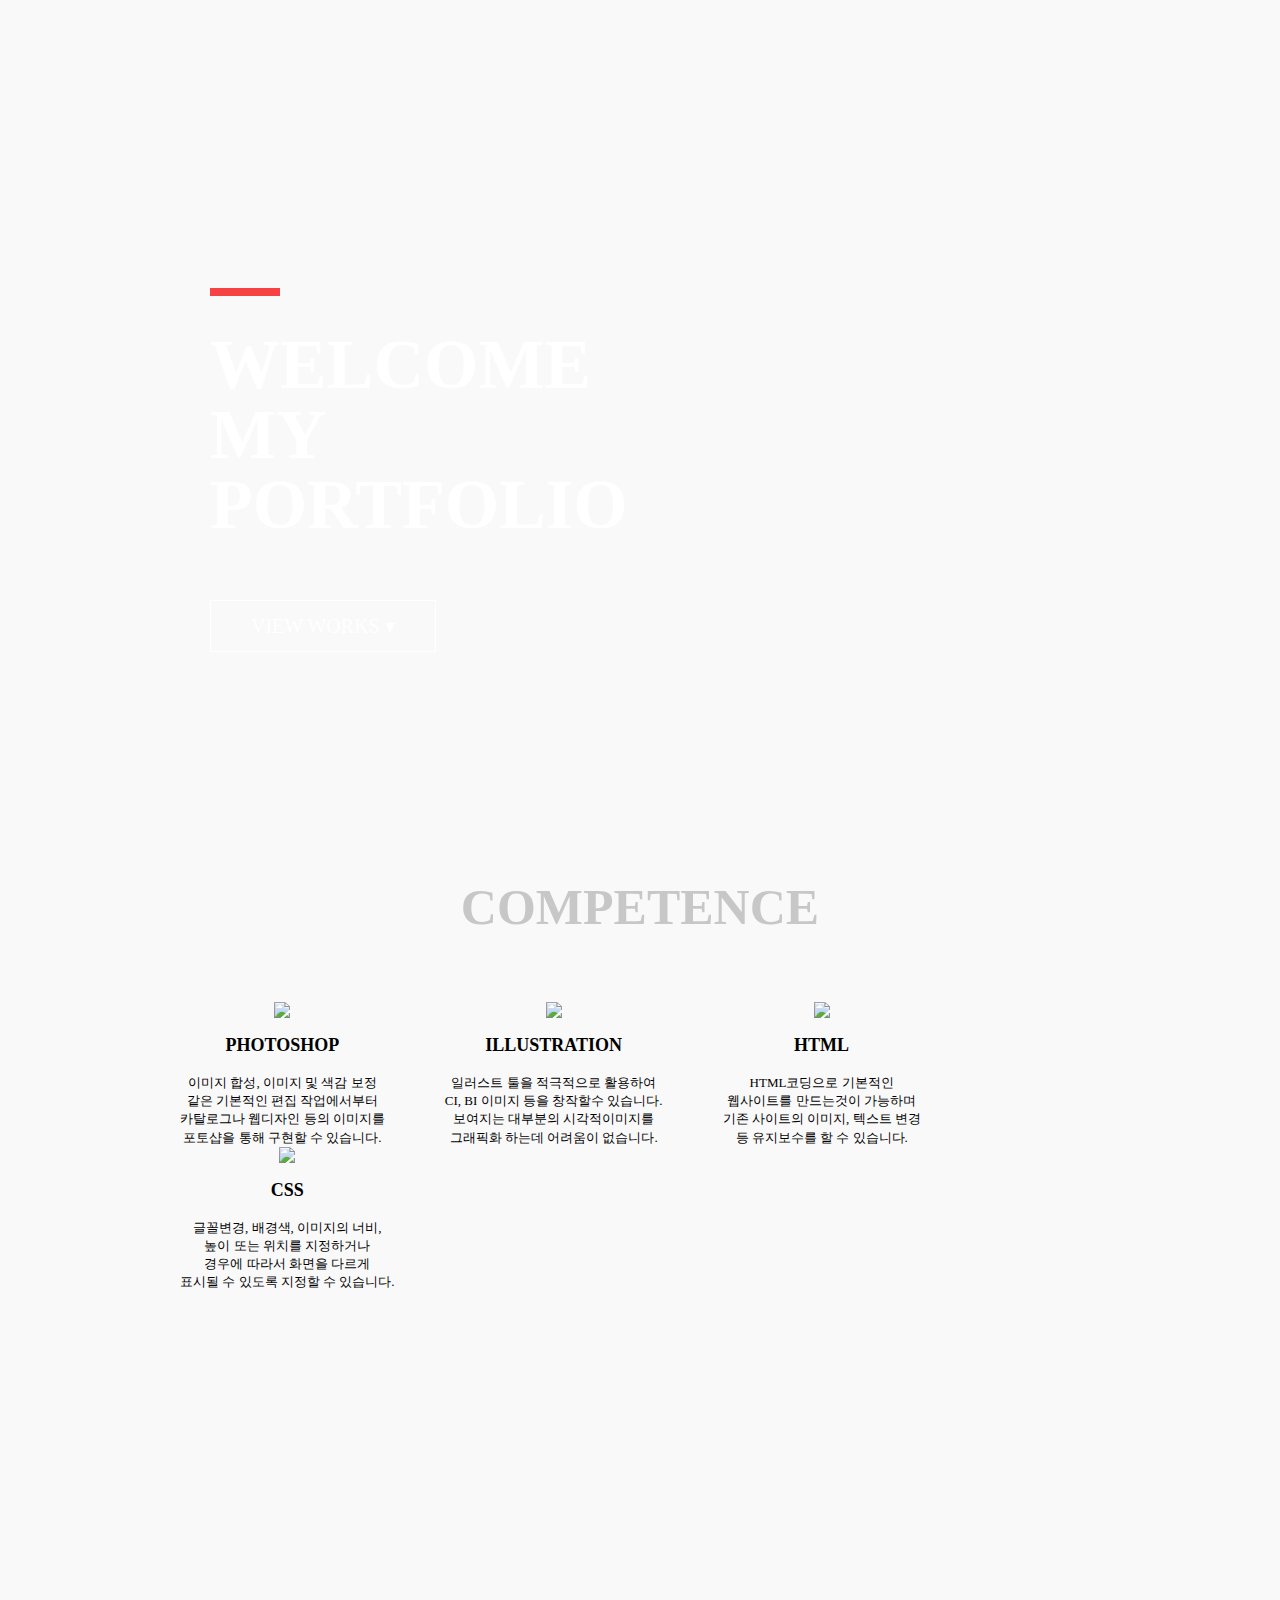
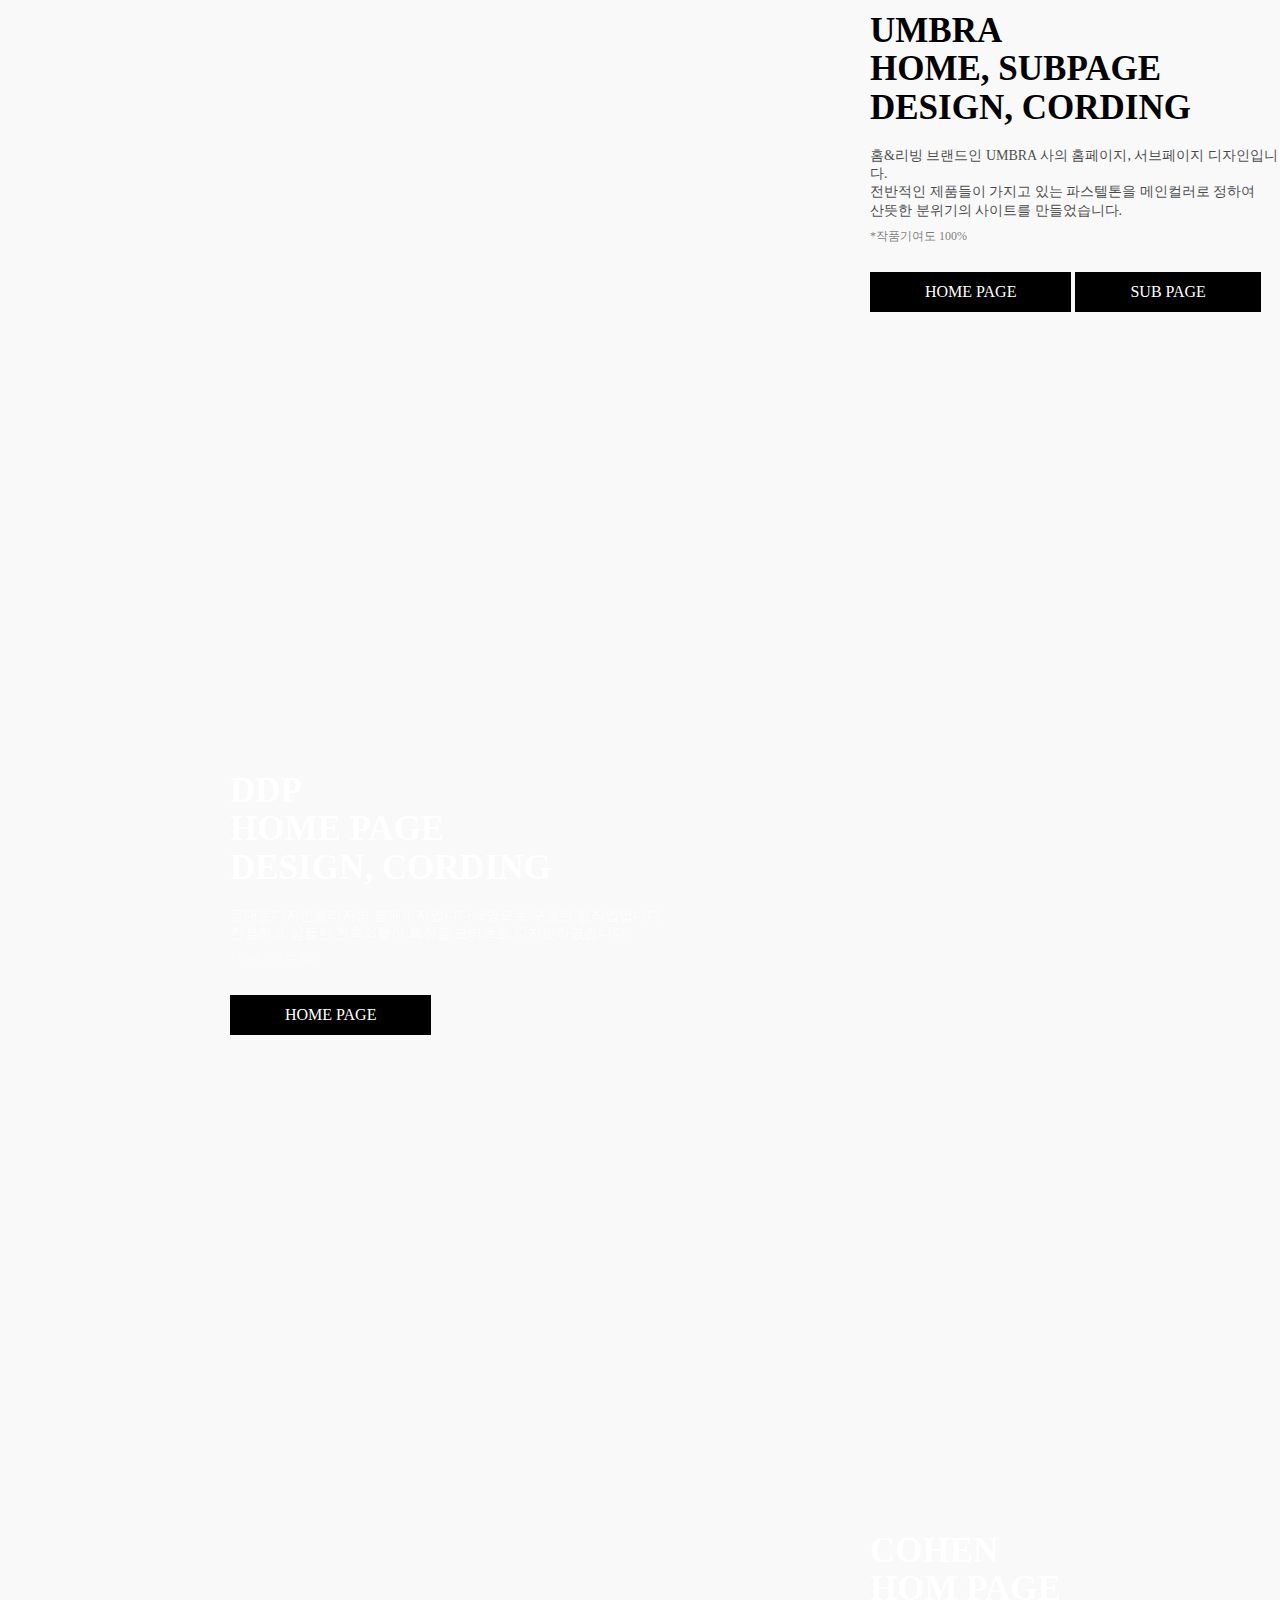
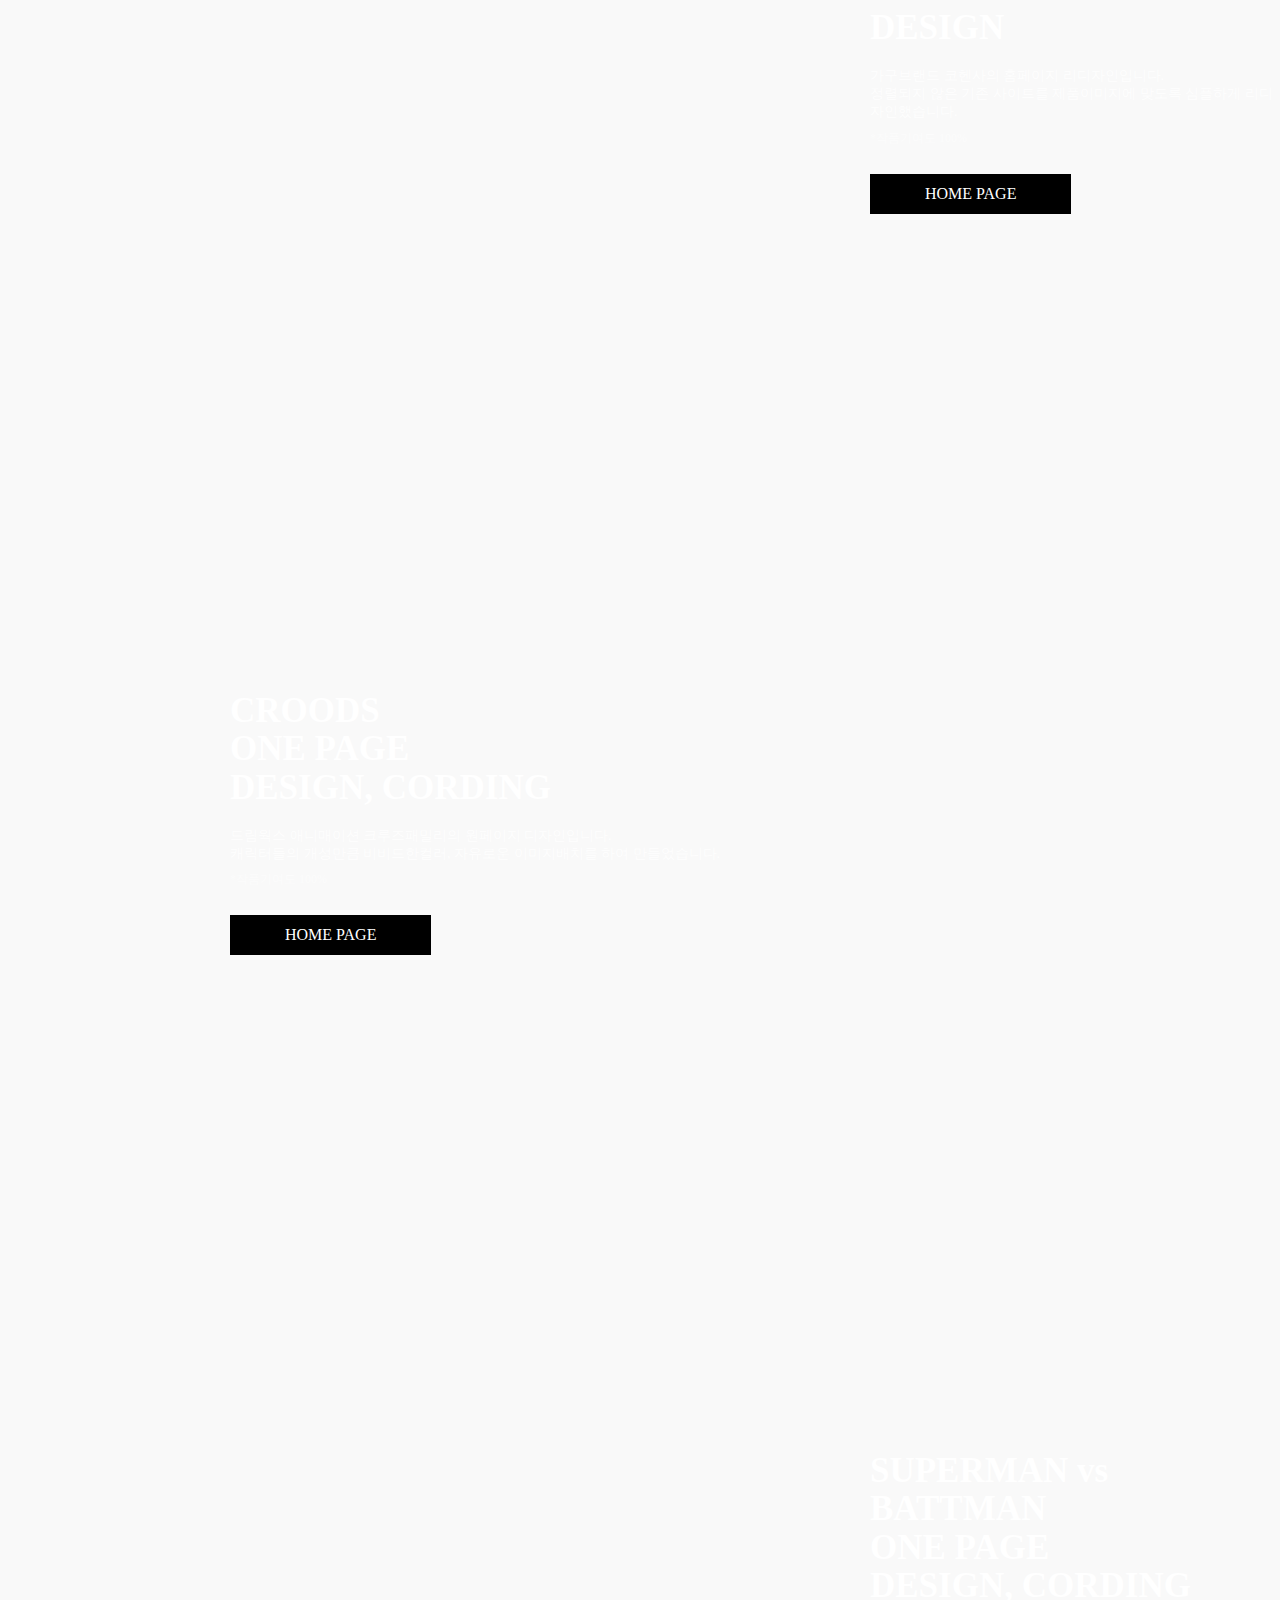
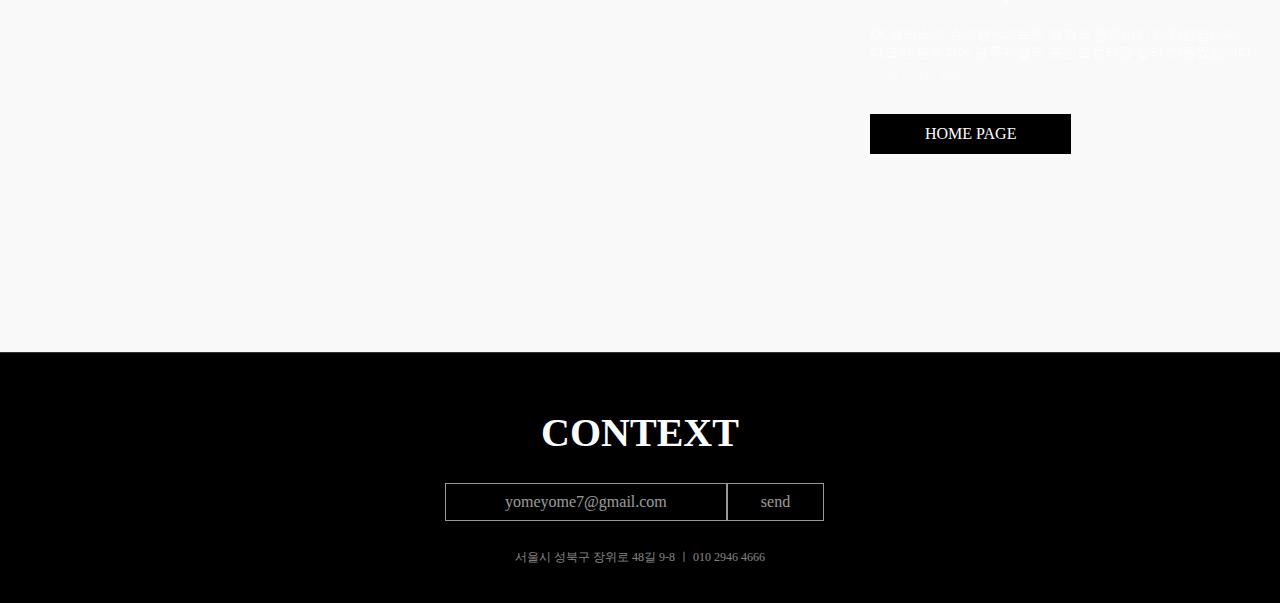
==== index.html @ 1ac992f8 "Add files via upload" ====
<!DOCTYPE html>
<html>
    <head>
        <meta charset="utf-8">
        <link rel="stylesheet" href="portfolio.css">
  
    </head>
	
	
	
	
    <body>
    <header>  </header>
		
		
		<section class="main">
			<div class="main_box">
				<h1><span>W</span>ELCOME<br>MY<br>PORTFOLIO</h1>
				<a href="#" class="main_more">VIEW WORKS ▾</a>
			</div>
		</section>
		
		
		
		<section class="competence clearfixafter">
			<h2>COMPETENCE</h2>
			<div class="icon_box">
				<img src="images/icon1.png">
				<p class="icon_title">PHOTOSHOP</p>
				<p class=icon_txt>이미지 합성, 이미지 및 색감 보정<br>
					같은 기본적인 편집 작업에서부터 <br>카탈로그나 웹디자인 등의 이미지를 <br>
					포토샵을 통해 구현할 수 있습니다.</p>
			</div>
			
			<div class="icon_box">
				<img src="images/icon2.png">
				<p class="icon_title">ILLUSTRATION</p>
				<p class=icon_txt>일러스트 툴을 적극적으로 활용하여<br>
					 CI, BI 이미지 등을 창작할수 있습니다.<br>
					 보여지는 대부분의 시각적이미지를<br>
					 그래픽화 하는데 어려움이 없습니다.
				</p>
			</div>
			
			<div class="icon_box">
				<img src="images/icon3.png">
				<p class="icon_title">HTML</p>
				<p class=icon_txt>HTML코딩으로 기본적인<br>
					웹사이트를 만드는것이 가능하며 <br> 기존 사이트의 이미지, 텍스트 변경<br>
					등 유지보수를 할 수 있습니다.</p>
			</div>
			
			<div class="icon_box">
				<img src="images/icon4.png">
				<p class="icon_title">CSS</p>
				<p class=icon_txt> 글꼴변경, 배경색, 이미지의 너비,<br>
					높이 또는 위치를 지정하거나<br> 경우에 따라서 화면을 다르게
					<br>표시될 수 있도록 지정할 수 있습니다.
			</div>
		</section>
        
		
		<section class="content01">
			<div class="con_text_box1">
				<p class="con_title1">
					UMBRA<br> HOME, SUBPAGE<br>DESIGN, CORDING</p>
				<p class="con_txt1">
					홈&리빙 브랜드인 UMBRA 사의 홈페이지, 서브페이지 디자인입니다.<br>
					전반적인 제품들이 가지고 있는 파스텔톤을 메인컬러로 정하여<br>
					산뜻한 분위기의 사이트를 만들었습니다.</p>
				<p class="work1">*작품기여도 100%</p>
				<a href="umbra/main/index1.html" class="more">HOME PAGE</a>
				<a href="umbra/sub/sub.html" class="more">SUB PAGE</a>
			</div>
		</section>
		
		<section class="content02">
			<div class="con_text_box2">
				<p class="con_title">
					DDP<br> HOME PAGE<br>DESIGN, CORDING</p>
				<p class="con_txt">
					동대문디자인플라자의 홈페이지입니다. 2명으로 구성된 팀작업입니다.<br>
					간결하고 심플한 건축외형이 특징을 모티브로 디자인하였습니다.</p>
				<p class="work">*작품기여도 80%</p>	
				
				
				<a href="ddp/ddp.html" class="more">HOME PAGE</a>
			</div>
		</section>
		
		<section class="content03">
			<div class="con_text_box1">
				<p class="con_title">
					COHEN<br> HOM PAGE<br>DESIGN</p>
				<p class="con_txt">
					가구브랜드 코헨사의 홈페이지 리디자인입니다.<br>
					정렬되지 않은 기존 사이트를 제품이미지에 맞도록 심플하게 리디자인했습니다.</p>
				<p class="work">*작품기여도 100%</p>
				<a href="cohen/cohen.html" class="more">HOME PAGE</a>
			</div>
		</section>
		
		<section class="content04">
			<div class="con_text_box2">
				<p class="con_title">
					CROODS<br>ONE PAGE<br>DESIGN, CORDING</p>
				<p class="con_txt">
					드림웍스 애니매이션 크루즈패밀리의 원페이지 디자인입니다.<br>
					캐릭터들의 개성만큼 비비드한컬러, 자유로운 이미지배치를 하여 만들었습니다.</p>
				<p class="work">*작품기여도 100%</p>
				<a href="croods/croods.html" class="more">HOME PAGE</a>
			</div>
		</section>
		
		<section class="content05">
			<div class="con_text_box1">
				<p class="con_title">
					SUPERMAN vs BATTMAN<br>ONE PAGE<br>DESIGN, CORDING</p>
				<p class="con_txt">
					DC코믹스의 슈퍼맨vs배트맨 영화의 원페이지 디자인입니다.<br>
					다크한 분위기에 블루계열의 포인트컬러를 살려 만들었습니다.</p>
				<p class="work">*작품기여도 100%</p>
				<a href="Superman/superman.html" class="more">HOME PAGE</a>
			</div>
		</section>
	
		
		
		<footer>
			<div class="footer_box">
				<h3>CONTEXT</h3>
				<div class="email clearfixafter">
					<p class="e1">yomeyome7@gmail.com</p>
					<a href="http://www.yomeyome7@gmail.com" class="e2">send</a>
				</div>
				<p class="my">서울시 성북구 장위로 48길 9-8  ㅣ  010 2946 4666</p>
			</div>
		</footer>
    </body>    
        
</html>
---- portfolio.css ----
/* CSS RESET */

html, body, div, span, object, iframe,
h1, h2, h3, h4, h5, h6, p, blockquote, pre,
abbr, address, cite, code,
del, dfn, em, img, ins, kbd, q, samp,
small, strong, sub, sup, var,
b, i,
dl, dt, dd, ol, ul, li,
fieldset, form, label, legend,
table, caption, tbody, tfoot, thead, tr, th, td,
article, aside, canvas, details, figcaption, figure, 
footer, header, hgroup, menu, nav, section, summary,
time, mark, audio, video { margin:0; padding:0; border:0; outline:0; font-size:100%; vertical-align:baseline; background:transparent;}
body {line-height:1;}
article,aside,details,figcaption,figure,
footer,header,hgroup,menu,nav,section {display:block;}
li{list-style:none;}
a {margin: 0; padding: 0; border: 0; vertical-align: baseline; background: transparent; text-decoration: none;}


html,body {
    height: 100%;
}


body {
    font-family: “Noto sans”, “Nanum Gothic”, “나눔고딕”. Helvetica, sans-serif;
    background-color: #f9f9f9;
}


.clearfixafter:after {
    content: "";
    display: block;
    clear: both;
}





.main{
	background-image: url(images/main.png);
	background-repeat: no-repeat;
	background-size: cover;
	height: 792px;
}

.main_box{
	display: inline-block;
	margin: 330px 0 0 210px;
}

h1{
	
	font-size: 70px;
	font-weight: 800;
	color: #fff;
	padding-bottom: 60px;
}

h1 span{
	padding-top: 30px;
	border-top: 8px solid #f64242;
}

.main_more{
	padding: 15px 40px;
	display: inline-block;
	border: 1px solid #fff;
	font-size: 20px;
	font-weight: 400;
	color: #fff;
}

.main_more:hover{
	background-color: rgba(0,0,0,0.3);
}



h2{
	font-size: 50px;
	font-weight: 800;
	color: rgba(0,0,0,0.2);
	margin: 90px 0 70px 0;
}
.competence{
	width: 980px;
	text-align: center;
	margin: 0 auto;
	padding-bottom: 60px;
}

.icon_box{
	float: left;
	padding: 0 30px;
}

.icon_title{
	font-size: 18px;
	font-weight: 800;
	margin-top: 15px;
}

.icon_txt{
	font-size: 13px;
	line-height: 1.4;
	margin-top: 20px;
}




.content01{
	background-image: url(images/con1.png);
	background-repeat: no-repeat;
	background-size: cover;
	height: 750px;
	margin-top: 10px;
}

.content02{
	background-image: url(images/con2.png);
	background-repeat: no-repeat;
	background-size: cover;
	height: 750px;
	margin-top: 10px;
}

.content03{
	background-image: url(images/con3.png);
	background-repeat: no-repeat;
	background-size: cover;
	height: 750px;
	margin-top: 10px;
}

.content04{
	background-image: url(images/con4.png);
	background-repeat: no-repeat;
	background-size: cover;
	height: 750px;
	margin-top: 10px;
}

.content05{
	background-image: url(images/con5.png);
	background-repeat: no-repeat;
	background-size: cover;
	height: 750px;
	margin-top: 10px;
}




.con_text_box1{
	padding: 250px 0 0 870px;
}

.con_text_box2{
	padding: 250px 0 0 230px;
}

.con_title1{
	font-size: 35px;
	font-weight: 800;
	line-height: 1.1;
	color: #000;
}

.con_txt1{
	font-size: 14px;
	margin-top: 20px;
	color: #000;
	opacity: 0.7;
	line-height: 1.3;
}

.con_title{
	font-size: 35px;
	font-weight: 800;
	line-height: 1.1;
	color: #fff;
}

.con_txt{
	font-size: 14px;
	margin-top: 20px;
	color: #fff;
	opacity: 0.8;
	line-height: 1.3;
}

.work1{
	color: #000;
	font-size: 12px;
	opacity: 0.5;
	margin-top: 10px;
}

.work{
	color: #fff;
	font-size: 12px;
	opacity: 0.5;
	margin-top: 10px;
}

.more{
	display: inline-block;
	padding: 12px 55px;
	color: #fff;
	background-color: #000;
	margin-top: 30px;
}

.more:hover{
	background-color: rgba(255,255,255,0.2);
}


footer{
	width: 100%;
	height: 250px;
	background-color: #000;
	border-top: 1px solid rgba(255,255,255,0.2);
	text-align: center;
}

.footer_box{
	width: 390px;
	margin: 0 auto;
	padding-top: 60px;
	color: #fff;
}

h3{
	font-size: 40px;
}

.address{
	font-size: 16px;
	text-align: left;
	margin-top: 30px;
}
.email{
	margin-top: 30px;
}

.e1{
	float: left;
	padding: 10px 59px;
	border: 1px solid #fff;
	opacity: 0.6;
}

.e2{
	float: left;
	padding: 10px 33px;
	border: 1px solid #fff;
	opacity: 0.6;
	color: #fff;
}

.e2:hover{
	background-color: rgba(255,255,255,0.4);
}

.my{
	font-size: 12px;
	margin-top: 30px;
	opacity: 0.5;
}
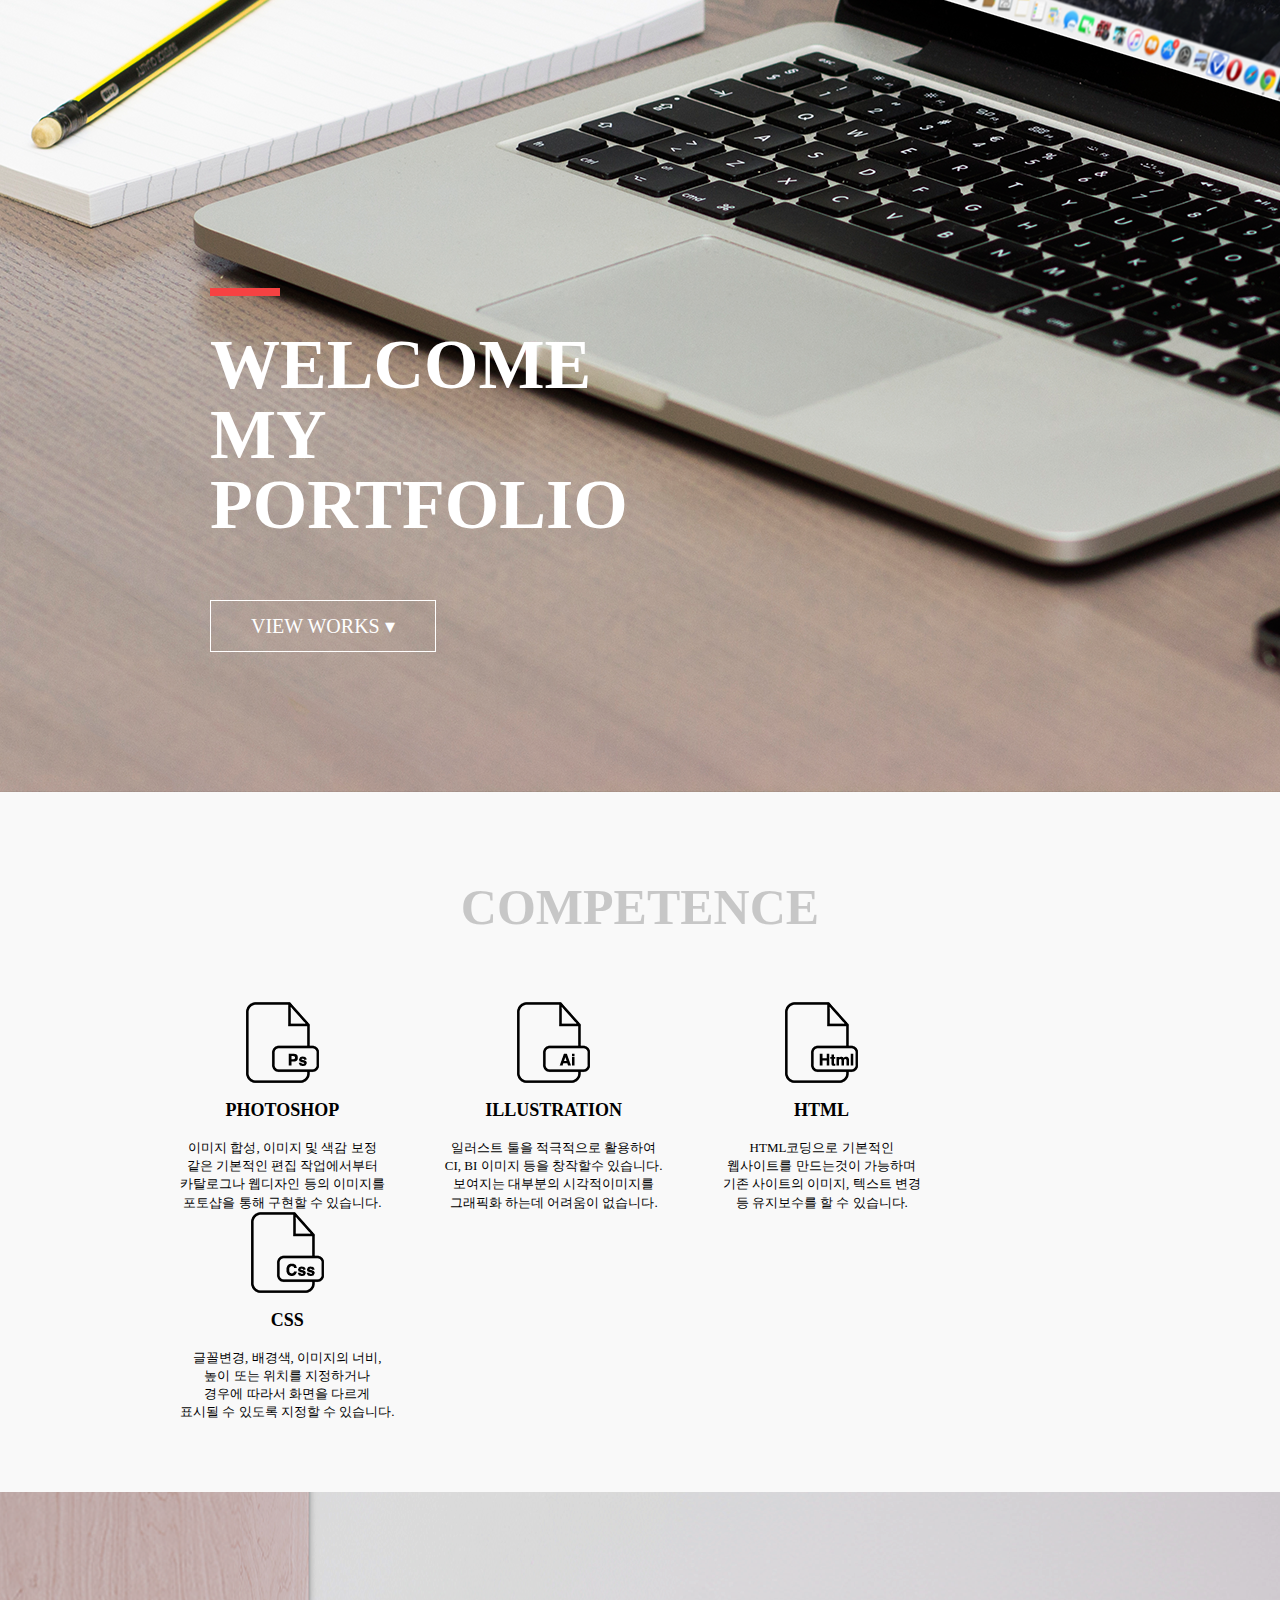
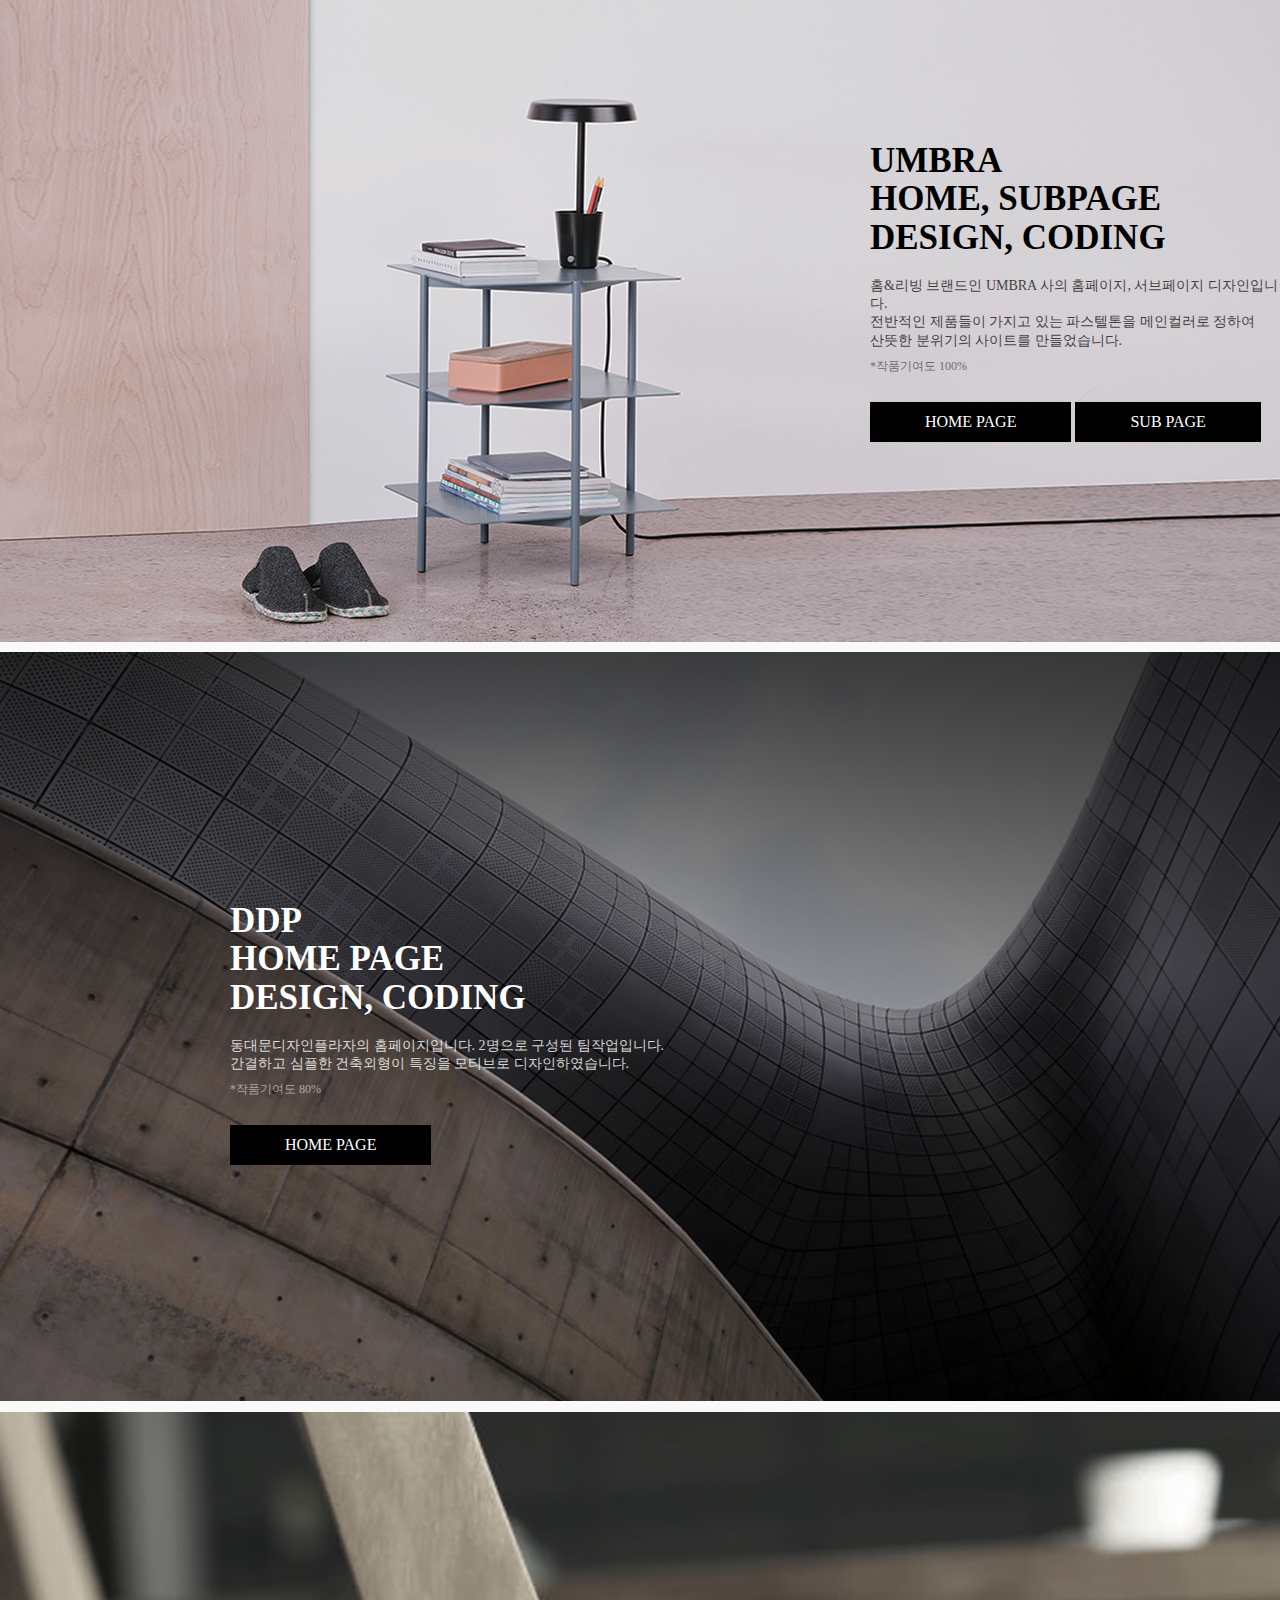
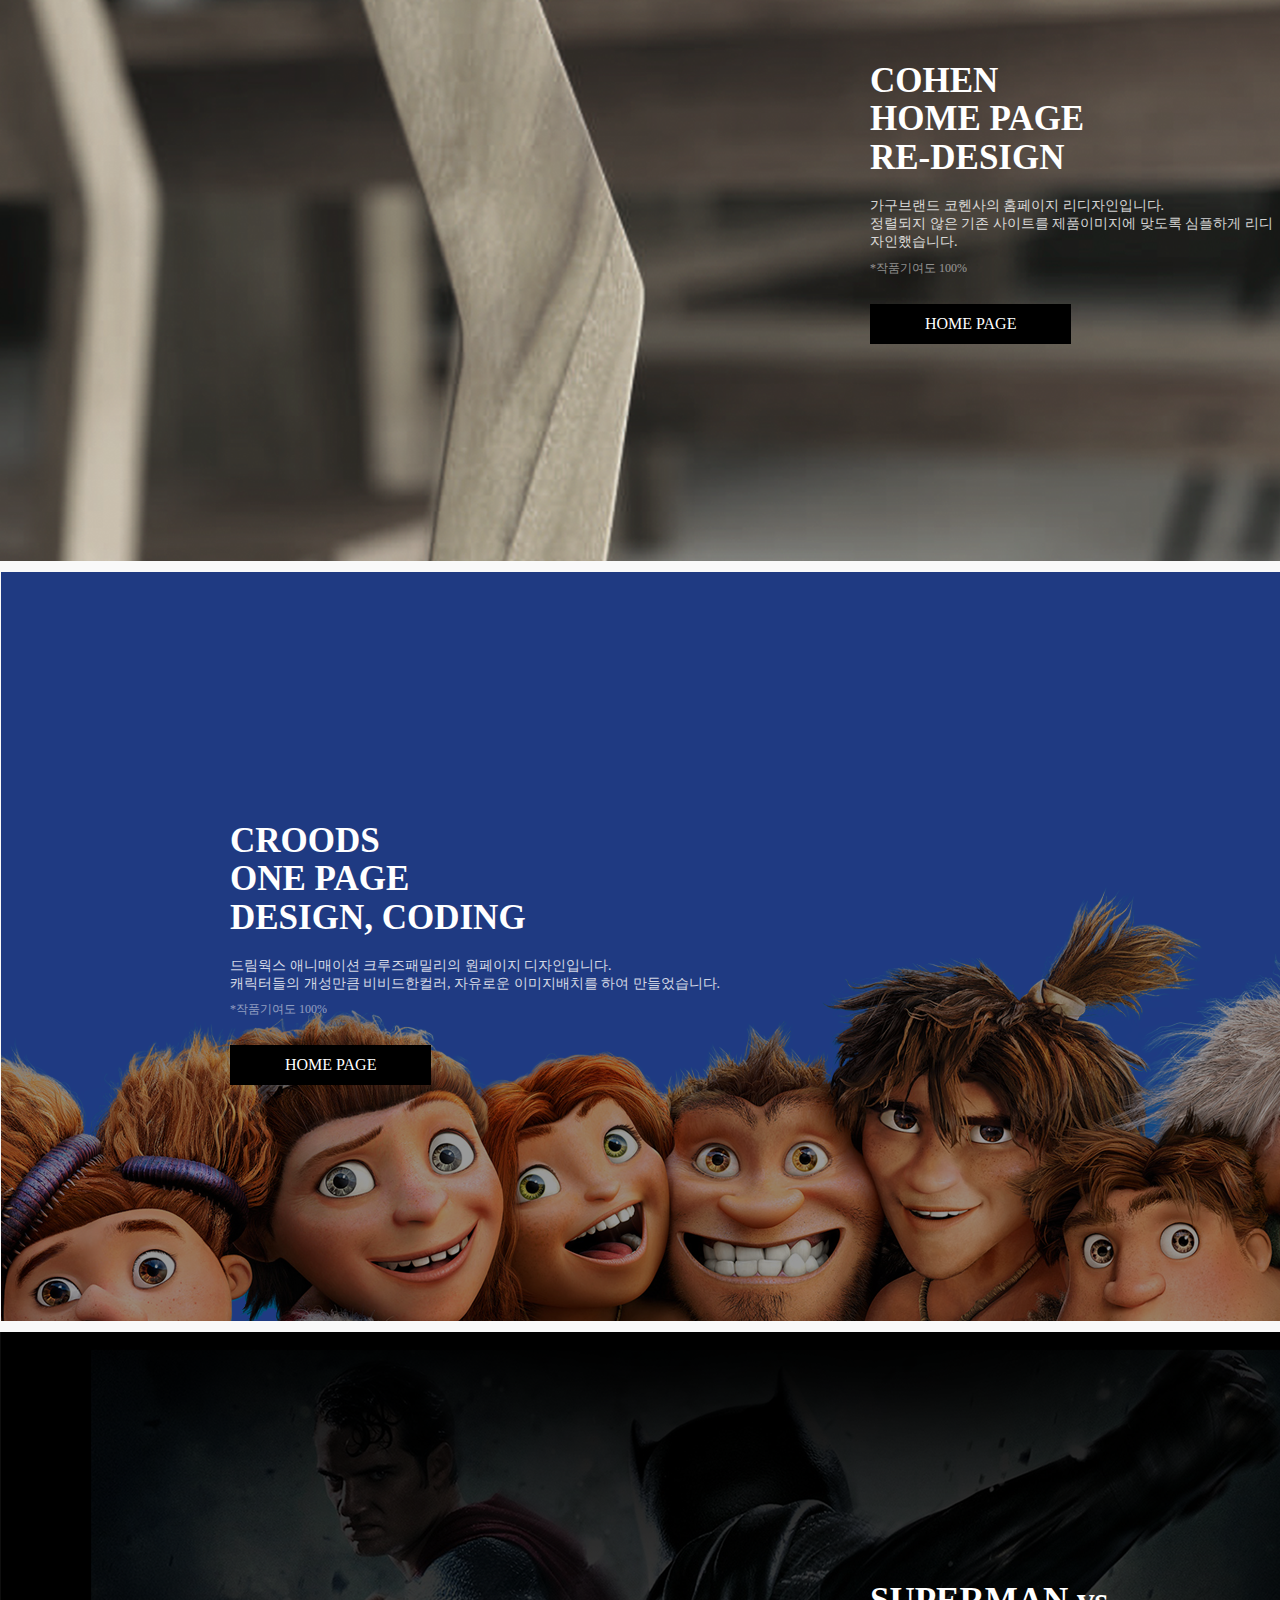
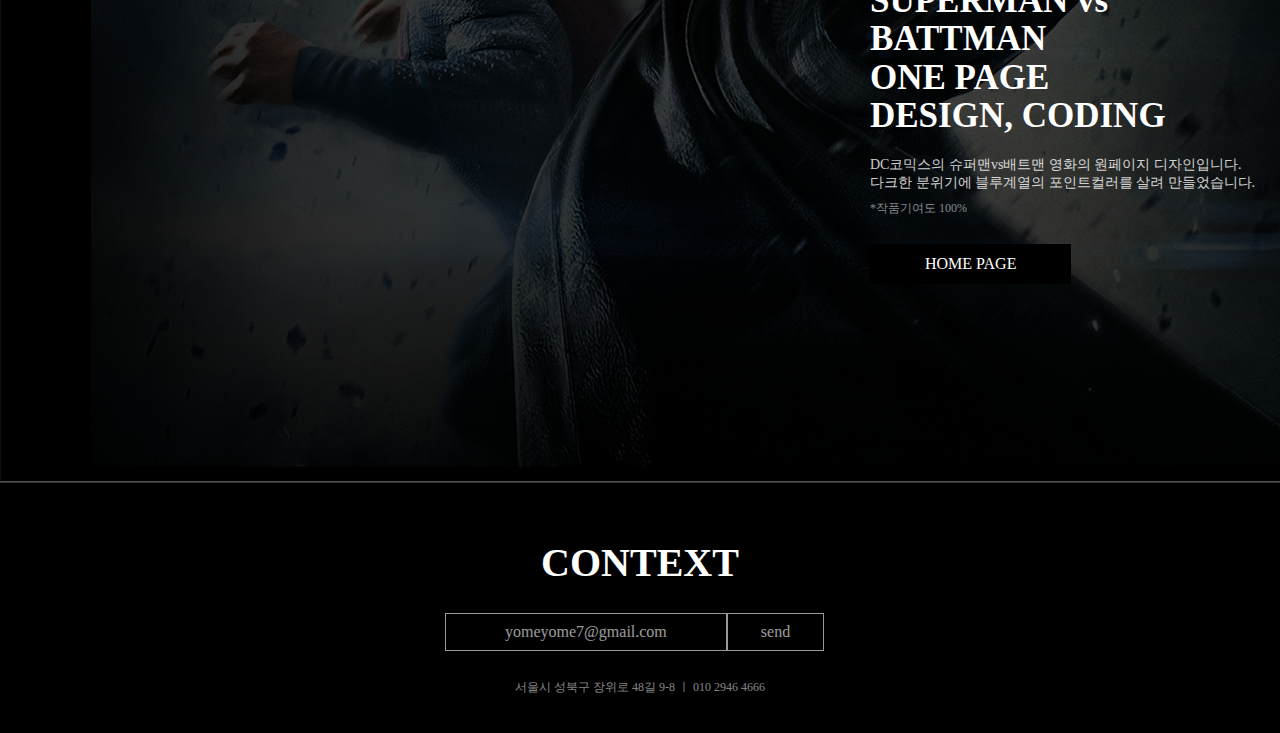
==== commit f1a04336: "Add files via upload" ====
--- a/index.html
+++ b/index.html
@@ -63,7 +63,7 @@
 		<section class="content01">
 			<div class="con_text_box1">
 				<p class="con_title1">
-					UMBRA<br> HOME, SUBPAGE<br>DESIGN, CORDING</p>
+					UMBRA<br> HOME, SUBPAGE<br>DESIGN, CODING</p>
 				<p class="con_txt1">
 					홈&리빙 브랜드인 UMBRA 사의 홈페이지, 서브페이지 디자인입니다.<br>
 					전반적인 제품들이 가지고 있는 파스텔톤을 메인컬러로 정하여<br>
@@ -77,7 +77,7 @@
 		<section class="content02">
 			<div class="con_text_box2">
 				<p class="con_title">
-					DDP<br> HOME PAGE<br>DESIGN, CORDING</p>
+					DDP<br> HOME PAGE<br>DESIGN, CODING</p>
 				<p class="con_txt">
 					동대문디자인플라자의 홈페이지입니다. 2명으로 구성된 팀작업입니다.<br>
 					간결하고 심플한 건축외형이 특징을 모티브로 디자인하였습니다.</p>
@@ -91,7 +91,7 @@
 		<section class="content03">
 			<div class="con_text_box1">
 				<p class="con_title">
-					COHEN<br> HOM PAGE<br>DESIGN</p>
+					COHEN<br> HOME PAGE<br>RE-DESIGN</p>
 				<p class="con_txt">
 					가구브랜드 코헨사의 홈페이지 리디자인입니다.<br>
 					정렬되지 않은 기존 사이트를 제품이미지에 맞도록 심플하게 리디자인했습니다.</p>
@@ -103,7 +103,7 @@
 		<section class="content04">
 			<div class="con_text_box2">
 				<p class="con_title">
-					CROODS<br>ONE PAGE<br>DESIGN, CORDING</p>
+					CROODS<br>ONE PAGE<br>DESIGN, CODING</p>
 				<p class="con_txt">
 					드림웍스 애니매이션 크루즈패밀리의 원페이지 디자인입니다.<br>
 					캐릭터들의 개성만큼 비비드한컬러, 자유로운 이미지배치를 하여 만들었습니다.</p>
@@ -115,7 +115,7 @@
 		<section class="content05">
 			<div class="con_text_box1">
 				<p class="con_title">
-					SUPERMAN vs BATTMAN<br>ONE PAGE<br>DESIGN, CORDING</p>
+					SUPERMAN vs BATTMAN<br>ONE PAGE<br>DESIGN, CODING</p>
 				<p class="con_txt">
 					DC코믹스의 슈퍼맨vs배트맨 영화의 원페이지 디자인입니다.<br>
 					다크한 분위기에 블루계열의 포인트컬러를 살려 만들었습니다.</p>
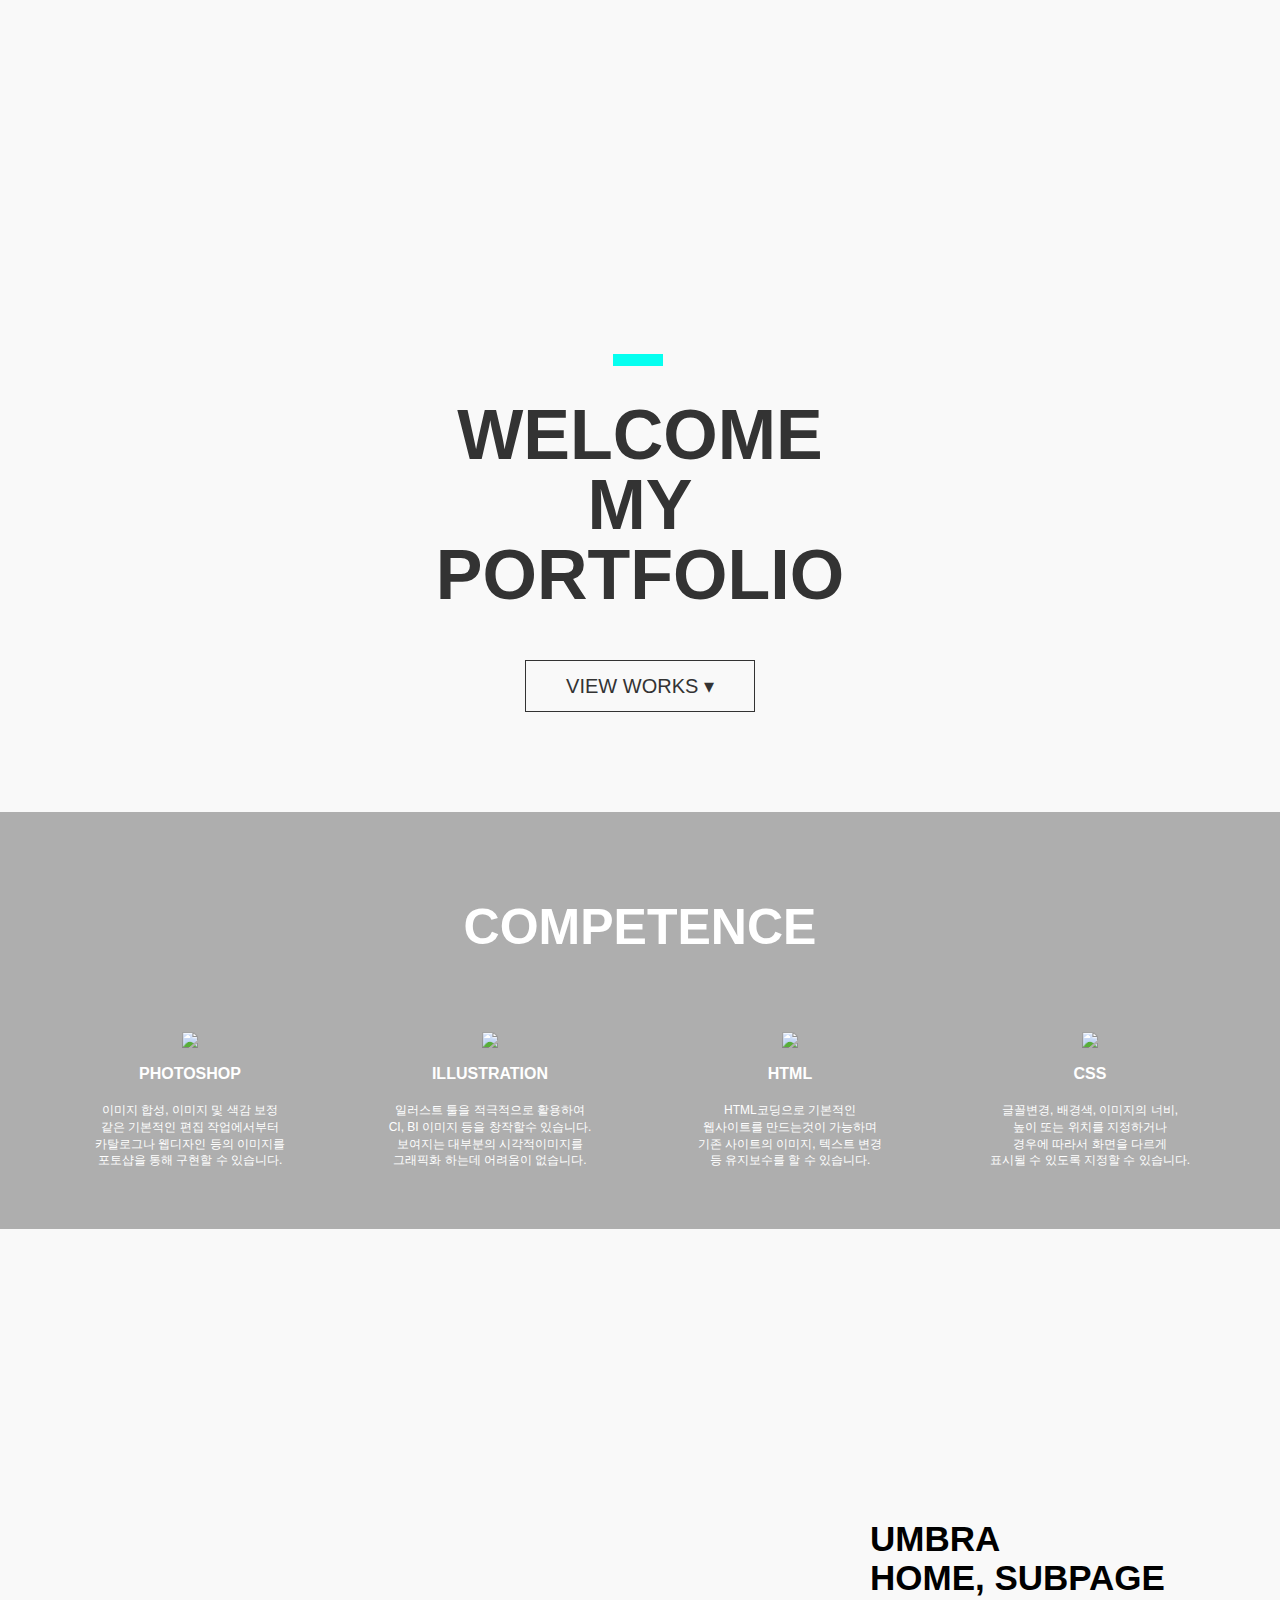
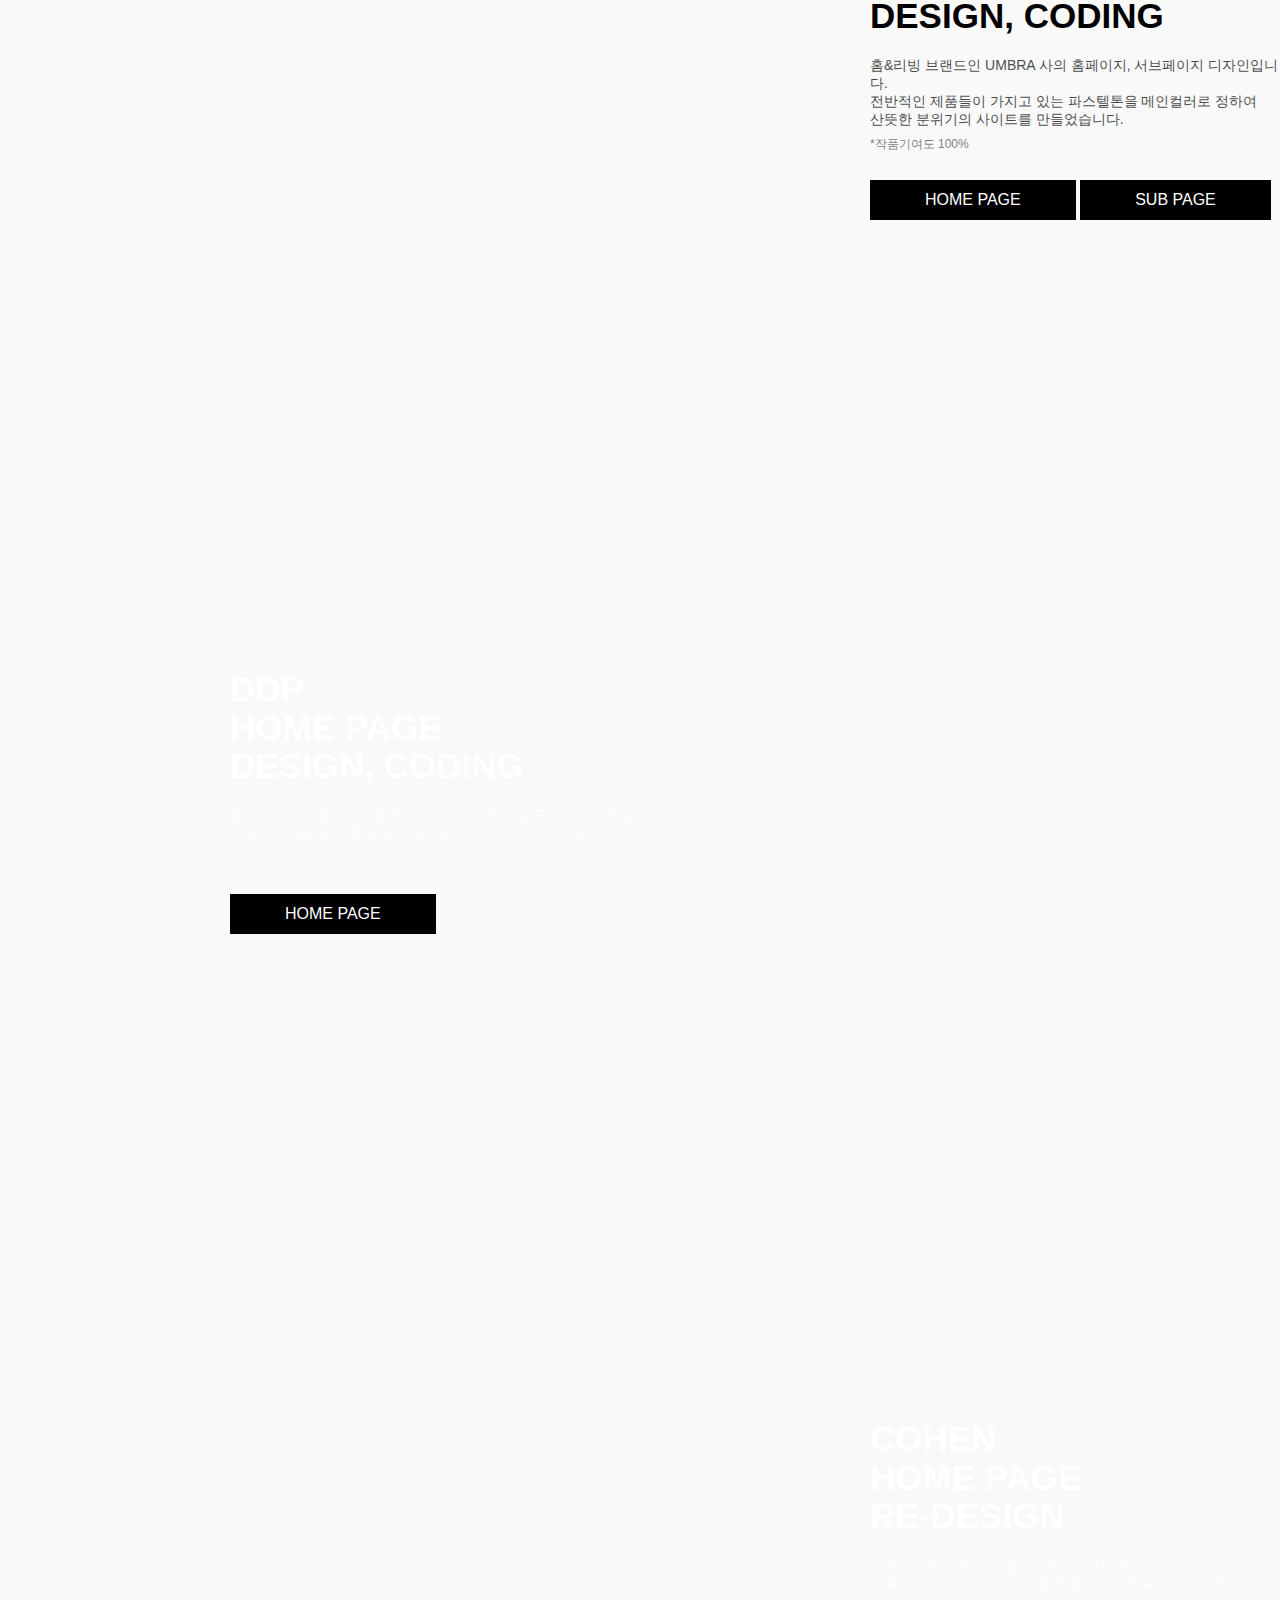
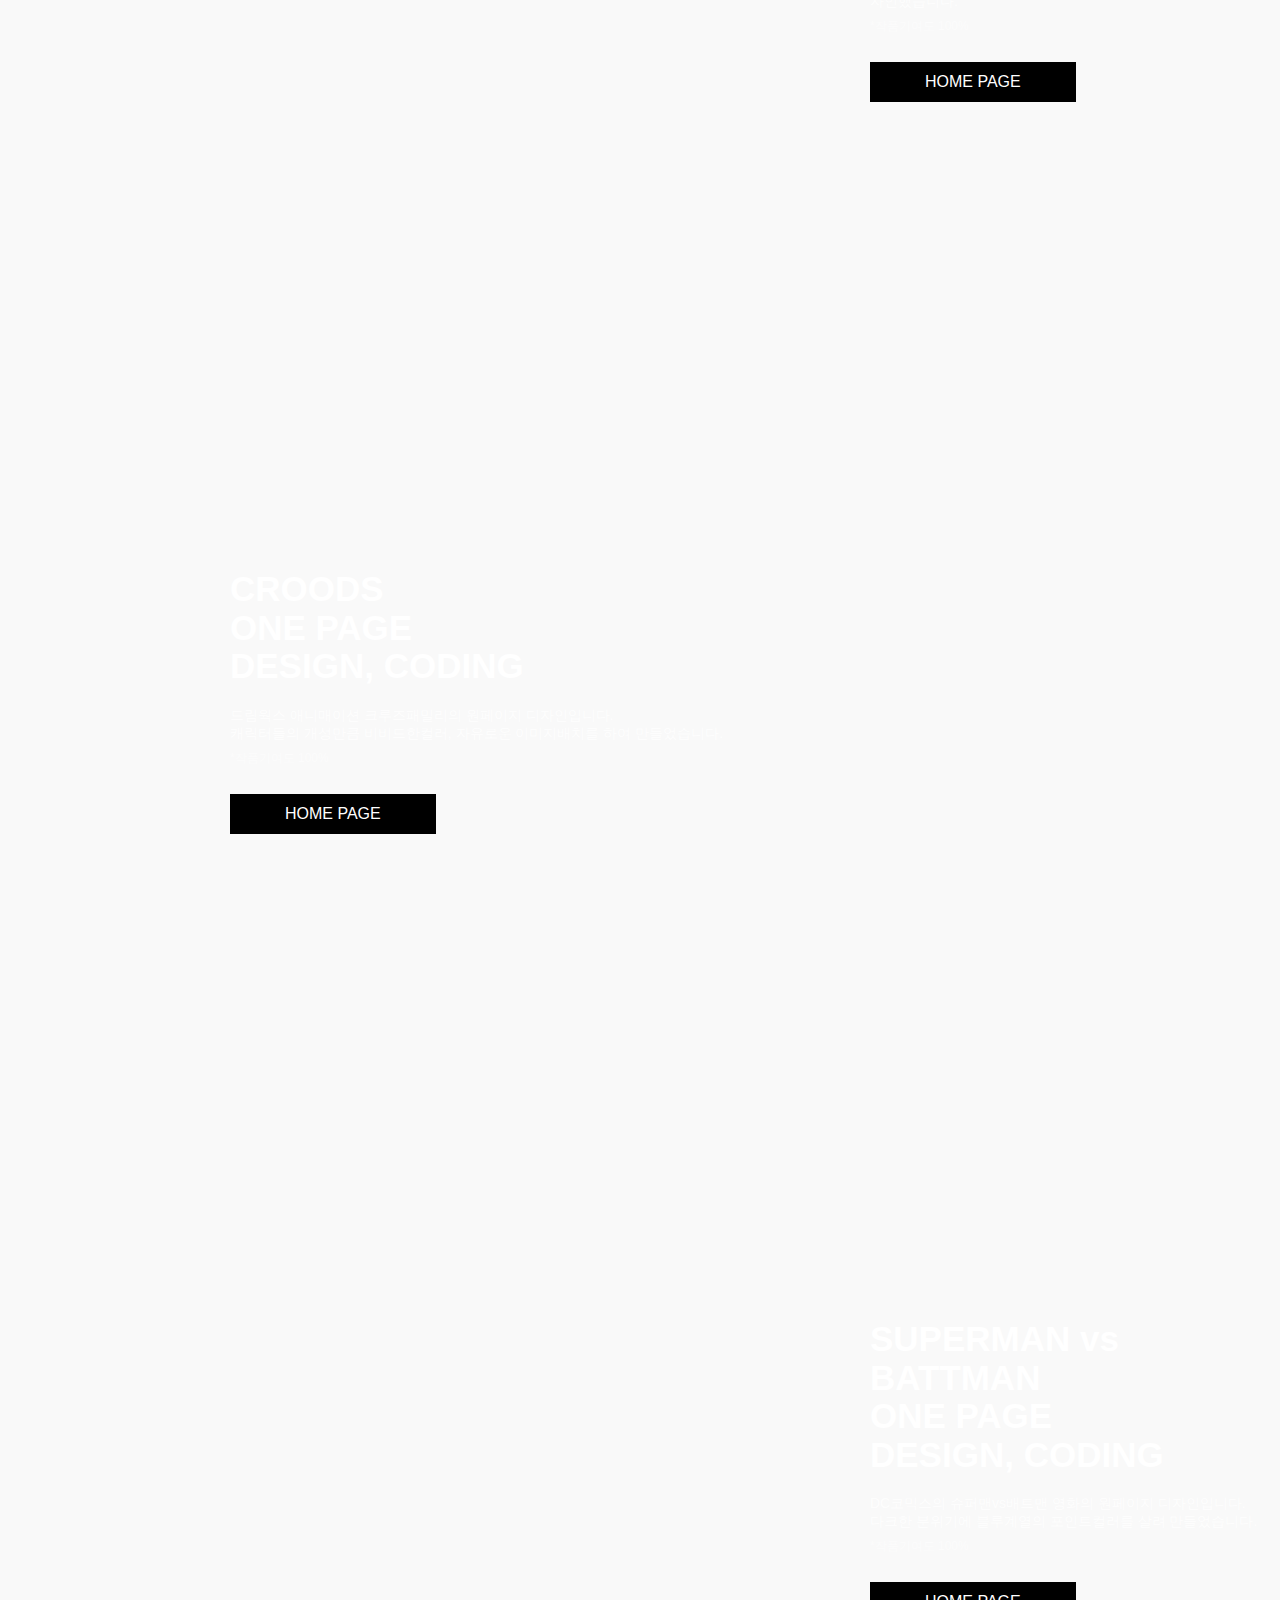
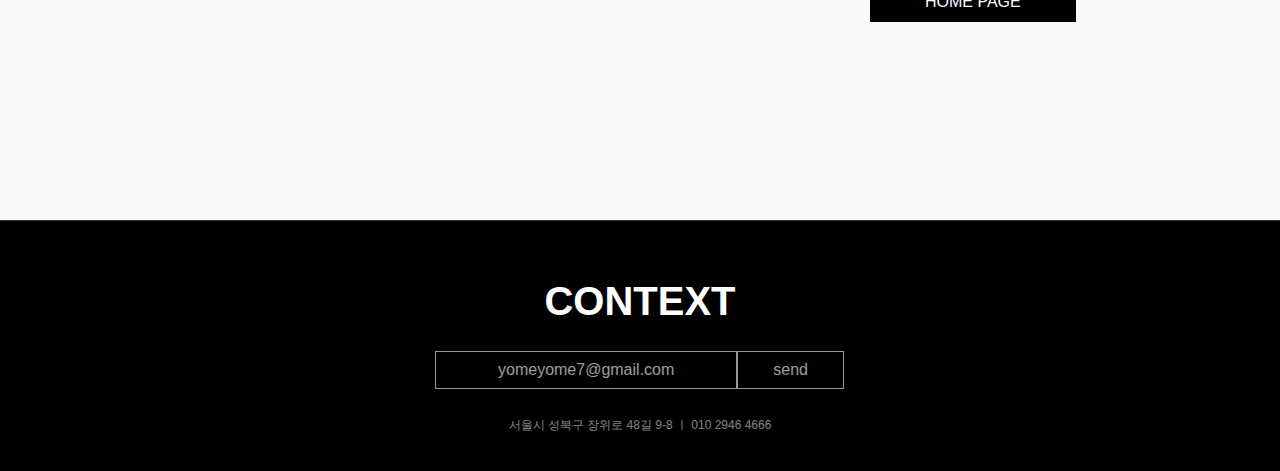
==== commit 8e9c9a06: "Add files via upload" ====
--- a/index.html
+++ b/index.html
@@ -10,22 +10,17 @@
 	
 	
     <body>
-    <header>  </header>
-		
-		
+    <header>  
 		<section class="main">
-			<div class="main_box">
-				<h1><span>W</span>ELCOME<br>MY<br>PORTFOLIO</h1>
+			<h1>WEL<span>C</span>OME<br>MY<br>PORTFOLIO</h1>
 				<a href="#" class="main_more">VIEW WORKS ▾</a>
-			</div>
 		</section>
 		
-		
-		
+		<div class="com1">
 		<section class="competence clearfixafter">
 			<h2>COMPETENCE</h2>
 			<div class="icon_box">
-				<img src="images/icon1.png">
+				<img src="images/icon_01.png">
 				<p class="icon_title">PHOTOSHOP</p>
 				<p class=icon_txt>이미지 합성, 이미지 및 색감 보정<br>
 					같은 기본적인 편집 작업에서부터 <br>카탈로그나 웹디자인 등의 이미지를 <br>
@@ -33,7 +28,7 @@
 			</div>
 			
 			<div class="icon_box">
-				<img src="images/icon2.png">
+				<img src="images/icon_02.png">
 				<p class="icon_title">ILLUSTRATION</p>
 				<p class=icon_txt>일러스트 툴을 적극적으로 활용하여<br>
 					 CI, BI 이미지 등을 창작할수 있습니다.<br>
@@ -43,7 +38,7 @@
 			</div>
 			
 			<div class="icon_box">
-				<img src="images/icon3.png">
+				<img src="images/icon_03.png">
 				<p class="icon_title">HTML</p>
 				<p class=icon_txt>HTML코딩으로 기본적인<br>
 					웹사이트를 만드는것이 가능하며 <br> 기존 사이트의 이미지, 텍스트 변경<br>
@@ -51,14 +46,16 @@
 			</div>
 			
 			<div class="icon_box">
-				<img src="images/icon4.png">
+				<img src="images/icon_04.png">
 				<p class="icon_title">CSS</p>
 				<p class=icon_txt> 글꼴변경, 배경색, 이미지의 너비,<br>
 					높이 또는 위치를 지정하거나<br> 경우에 따라서 화면을 다르게
 					<br>표시될 수 있도록 지정할 수 있습니다.
 			</div>
 		</section>
-        
+		</div>
+	</header>
+		
 		
 		<section class="content01">
 			<div class="con_text_box1">
--- a/portfolio.css
+++ b/portfolio.css
@@ -25,7 +25,7 @@
 
 
 body {
-    font-family: “Noto sans”, “Nanum Gothic”, “나눔고딕”. Helvetica, sans-serif;
+    font-family: “Noto sans”, “Nanum Gothic”, “나눔고딕”, Helvetica, sans-serif;
     background-color: #f9f9f9;
 }
 
@@ -40,74 +40,81 @@
 
 
 
+header{
+	background-image: url(images/main_img.png);
+	background-repeat: no-repeat;
+	background-size: cover;
+	background-attachment: fixed;
+	height: 1270px;
+}
+
 .main{
-	background-image: url(images/main.png);
-	background-repeat: no-repeat;
-	background-size: cover;
-	height: 792px;
-}
-
-.main_box{
-	display: inline-block;
-	margin: 330px 0 0 210px;
+	width: 100%;
+	text-align: center;
+	padding: 400px 0 100px 0;
 }
 
 h1{
-	
 	font-size: 70px;
 	font-weight: 800;
-	color: #fff;
-	padding-bottom: 60px;
+	color: #333;
 }
 
 h1 span{
 	padding-top: 30px;
-	border-top: 8px solid #f64242;
+	border-top: 12px solid #06fff0;
 }
 
 .main_more{
 	padding: 15px 40px;
 	display: inline-block;
-	border: 1px solid #fff;
+	border: 1px solid #333;
 	font-size: 20px;
 	font-weight: 400;
-	color: #fff;
+	color: #333;
+	margin-top: 50px;
 }
 
 .main_more:hover{
+	border: 1px solid #06fff0;
+	color: #06fff0;
+}
+
+
+.com1{
 	background-color: rgba(0,0,0,0.3);
 }
-
-
+.competence{
+	width: 1200px;
+	text-align: center;
+	margin: 0 auto;
+	padding:90px 0 60px 0;
+}
 
 h2{
 	font-size: 50px;
 	font-weight: 800;
-	color: rgba(0,0,0,0.2);
-	margin: 90px 0 70px 0;
-}
-.competence{
-	width: 980px;
-	text-align: center;
-	margin: 0 auto;
-	padding-bottom: 60px;
+	color: #fff;
+	margin-bottom: 80px;
 }
 
 .icon_box{
 	float: left;
-	padding: 0 30px;
+	width: 300px;
 }
 
 .icon_title{
-	font-size: 18px;
+	font-size: 16px;
 	font-weight: 800;
 	margin-top: 15px;
+	color: #fff;
 }
 
 .icon_txt{
-	font-size: 13px;
+	font-size: 12px;
 	line-height: 1.4;
 	margin-top: 20px;
+	color: #fff;
 }
 
 
@@ -117,42 +124,42 @@
 	background-image: url(images/con1.png);
 	background-repeat: no-repeat;
 	background-size: cover;
-	height: 750px;
-	margin-top: 10px;
+	background-attachment: fixed;
+	height: 750px;
 }
 
 .content02{
 	background-image: url(images/con2.png);
 	background-repeat: no-repeat;
 	background-size: cover;
-	height: 750px;
-	margin-top: 10px;
+	background-attachment: fixed;
+	height: 750px;
+	
 }
 
 .content03{
 	background-image: url(images/con3.png);
 	background-repeat: no-repeat;
 	background-size: cover;
-	height: 750px;
-	margin-top: 10px;
+	background-attachment: fixed;
+	height: 750px;
 }
 
 .content04{
 	background-image: url(images/con4.png);
 	background-repeat: no-repeat;
-	background-size: cover;
-	height: 750px;
-	margin-top: 10px;
+	background-attachment: fixed;
+	background-size: cover;
+	height: 750px;
 }
 
 .content05{
 	background-image: url(images/con5.png);
 	background-repeat: no-repeat;
 	background-size: cover;
-	height: 750px;
-	margin-top: 10px;
-}
-
+	background-attachment: fixed;
+	height: 750px;
+}
 
 
 
@@ -217,7 +224,8 @@
 }
 
 .more:hover{
-	background-color: rgba(255,255,255,0.2);
+	background-color: #06fff0;
+	color: #333;
 }
 
 
@@ -230,7 +238,7 @@
 }
 
 .footer_box{
-	width: 390px;
+	width: 410px;
 	margin: 0 auto;
 	padding-top: 60px;
 	color: #fff;
@@ -240,25 +248,20 @@
 	font-size: 40px;
 }
 
-.address{
-	font-size: 16px;
-	text-align: left;
-	margin-top: 30px;
-}
 .email{
 	margin-top: 30px;
 }
 
 .e1{
 	float: left;
-	padding: 10px 59px;
+	padding: 10px 62px;
 	border: 1px solid #fff;
 	opacity: 0.6;
 }
 
 .e2{
 	float: left;
-	padding: 10px 33px;
+	padding: 10px 35px;
 	border: 1px solid #fff;
 	opacity: 0.6;
 	color: #fff;
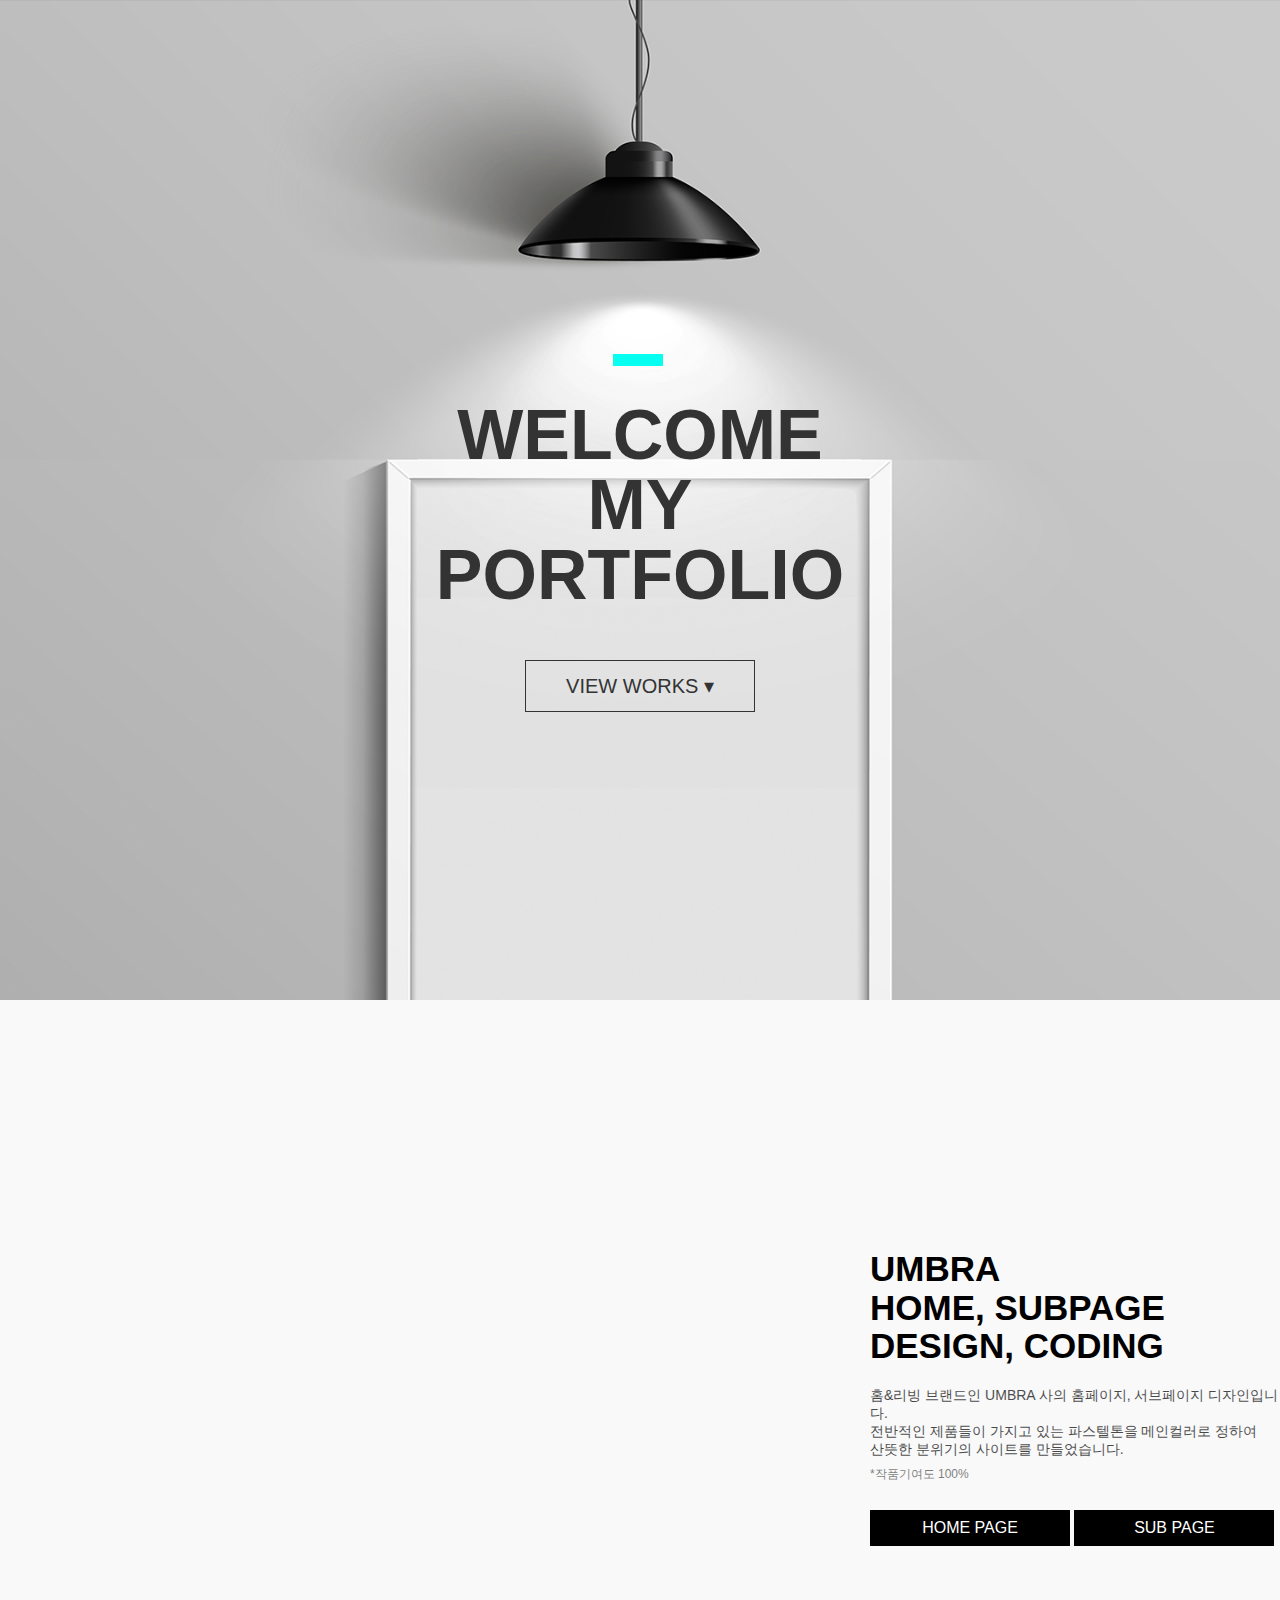
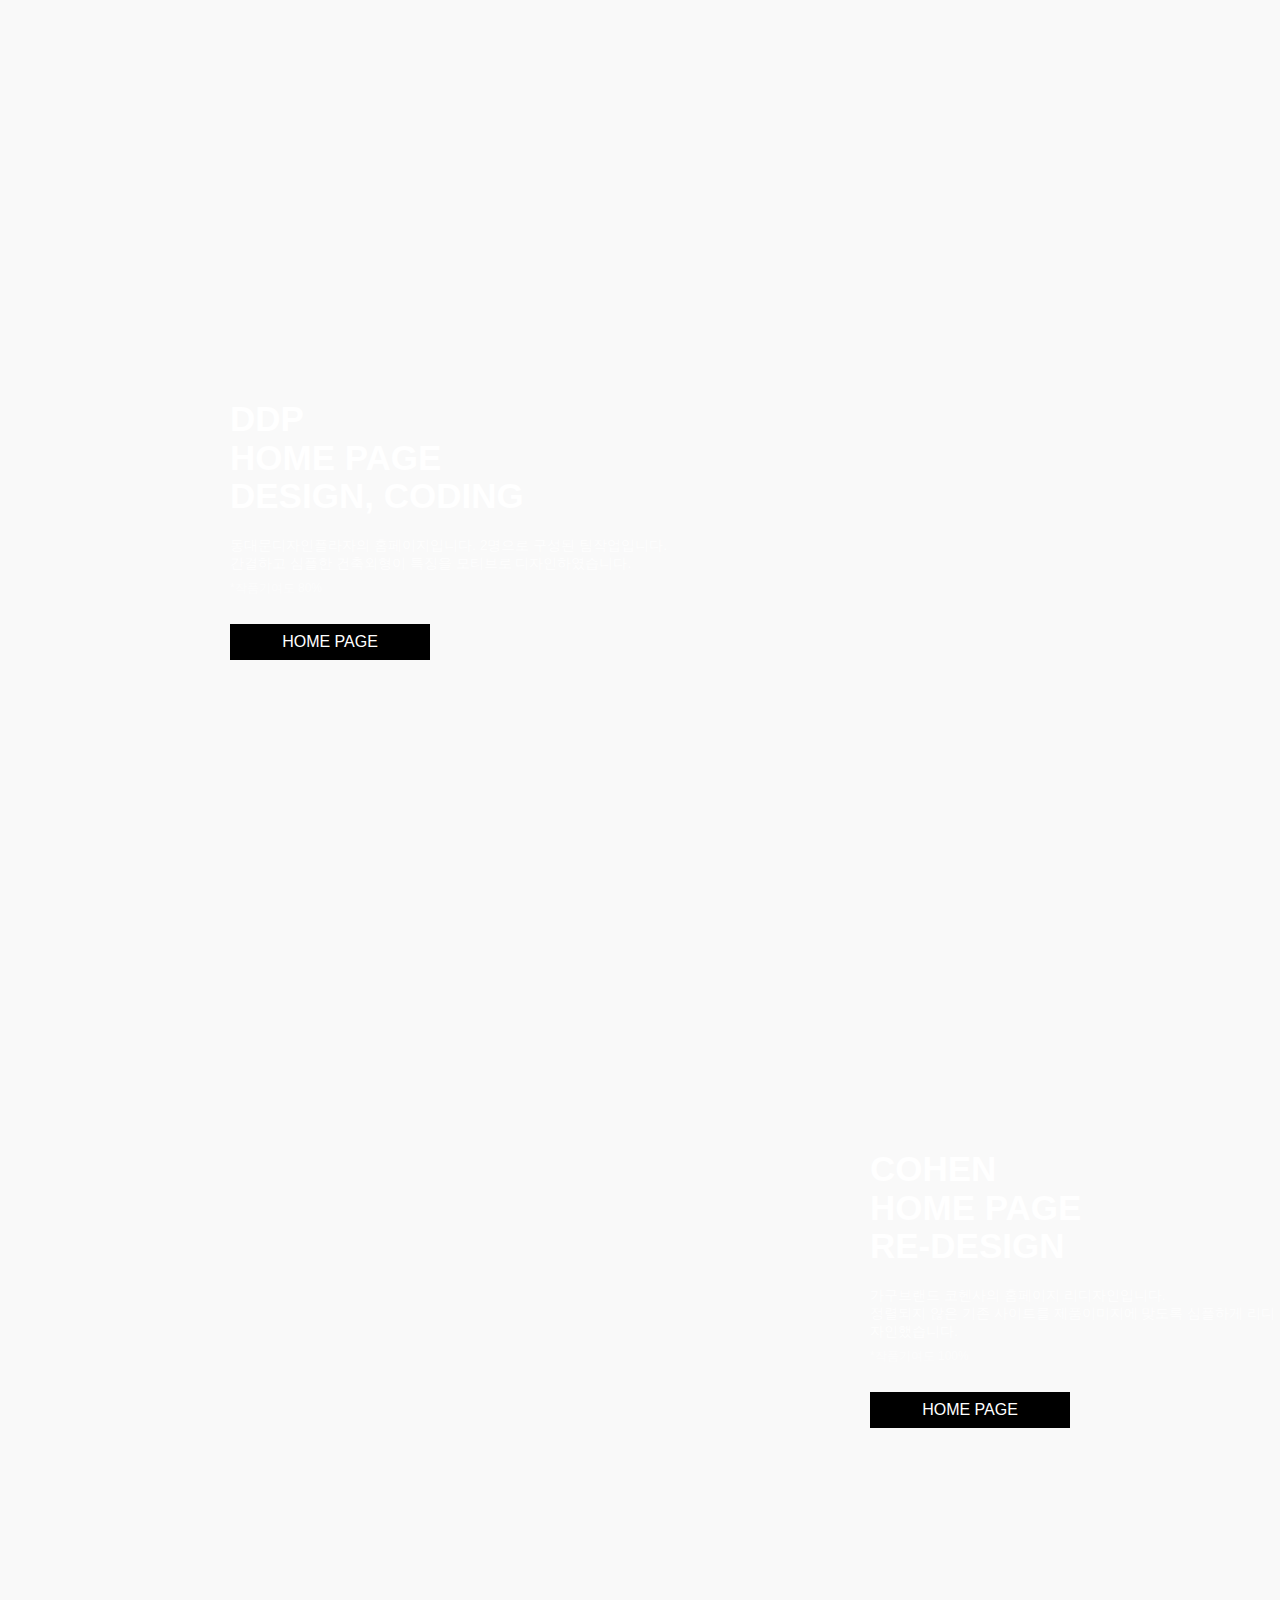
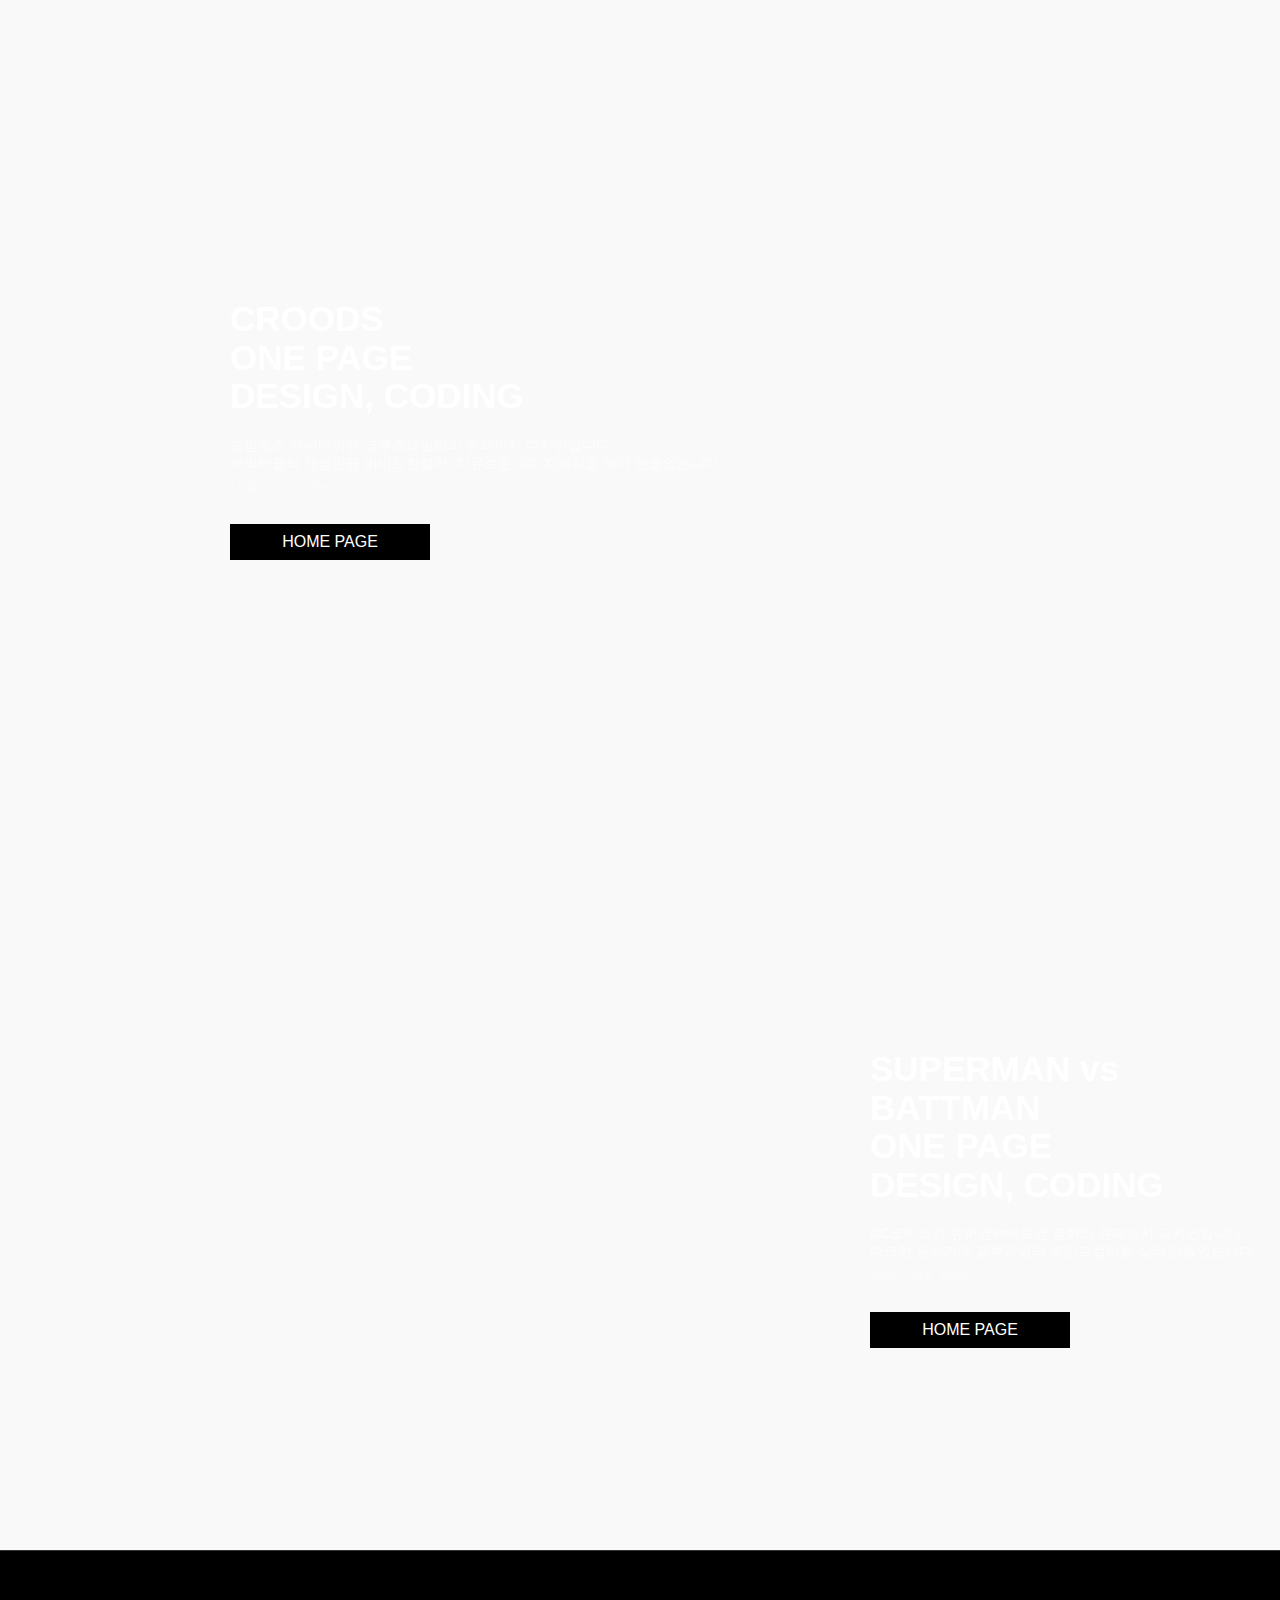
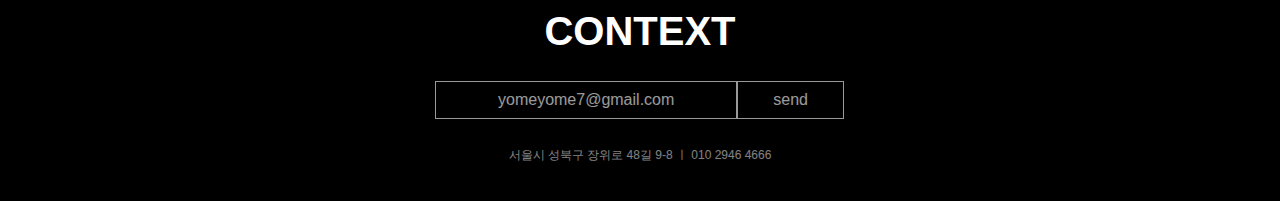
==== commit bef4f5c3: "Add files via upload" ====
--- a/index.html
+++ b/index.html
@@ -15,45 +15,6 @@
 			<h1>WEL<span>C</span>OME<br>MY<br>PORTFOLIO</h1>
 				<a href="#" class="main_more">VIEW WORKS ▾</a>
 		</section>
-		
-		<div class="com1">
-		<section class="competence clearfixafter">
-			<h2>COMPETENCE</h2>
-			<div class="icon_box">
-				<img src="images/icon_01.png">
-				<p class="icon_title">PHOTOSHOP</p>
-				<p class=icon_txt>이미지 합성, 이미지 및 색감 보정<br>
-					같은 기본적인 편집 작업에서부터 <br>카탈로그나 웹디자인 등의 이미지를 <br>
-					포토샵을 통해 구현할 수 있습니다.</p>
-			</div>
-			
-			<div class="icon_box">
-				<img src="images/icon_02.png">
-				<p class="icon_title">ILLUSTRATION</p>
-				<p class=icon_txt>일러스트 툴을 적극적으로 활용하여<br>
-					 CI, BI 이미지 등을 창작할수 있습니다.<br>
-					 보여지는 대부분의 시각적이미지를<br>
-					 그래픽화 하는데 어려움이 없습니다.
-				</p>
-			</div>
-			
-			<div class="icon_box">
-				<img src="images/icon_03.png">
-				<p class="icon_title">HTML</p>
-				<p class=icon_txt>HTML코딩으로 기본적인<br>
-					웹사이트를 만드는것이 가능하며 <br> 기존 사이트의 이미지, 텍스트 변경<br>
-					등 유지보수를 할 수 있습니다.</p>
-			</div>
-			
-			<div class="icon_box">
-				<img src="images/icon_04.png">
-				<p class="icon_title">CSS</p>
-				<p class=icon_txt> 글꼴변경, 배경색, 이미지의 너비,<br>
-					높이 또는 위치를 지정하거나<br> 경우에 따라서 화면을 다르게
-					<br>표시될 수 있도록 지정할 수 있습니다.
-			</div>
-		</section>
-		</div>
 	</header>
 		
 		
@@ -66,8 +27,11 @@
 					전반적인 제품들이 가지고 있는 파스텔톤을 메인컬러로 정하여<br>
 					산뜻한 분위기의 사이트를 만들었습니다.</p>
 				<p class="work1">*작품기여도 100%</p>
-				<a href="umbra/main/index1.html" class="more">HOME PAGE</a>
-				<a href="umbra/sub/sub.html" class="more">SUB PAGE</a>
+				
+				<div class="more_box">
+					<a href="umbra/main/index1.html" class="more">HOME PAGE</a>
+					<a href="umbra/sub/sub.html" class="more">SUB PAGE</a>
+				</div>
 			</div>
 		</section>
 		
--- a/portfolio.css
+++ b/portfolio.css
@@ -45,7 +45,7 @@
 	background-repeat: no-repeat;
 	background-size: cover;
 	background-attachment: fixed;
-	height: 1270px;
+	height: 1000px;
 }
 
 .main{
@@ -81,42 +81,6 @@
 }
 
 
-.com1{
-	background-color: rgba(0,0,0,0.3);
-}
-.competence{
-	width: 1200px;
-	text-align: center;
-	margin: 0 auto;
-	padding:90px 0 60px 0;
-}
-
-h2{
-	font-size: 50px;
-	font-weight: 800;
-	color: #fff;
-	margin-bottom: 80px;
-}
-
-.icon_box{
-	float: left;
-	width: 300px;
-}
-
-.icon_title{
-	font-size: 16px;
-	font-weight: 800;
-	margin-top: 15px;
-	color: #fff;
-}
-
-.icon_txt{
-	font-size: 12px;
-	line-height: 1.4;
-	margin-top: 20px;
-	color: #fff;
-}
-
 
 
 
@@ -217,10 +181,12 @@
 
 .more{
 	display: inline-block;
-	padding: 12px 55px;
+	width: 200px;
+	padding: 10px 0;
 	color: #fff;
 	background-color: #000;
 	margin-top: 30px;
+	text-align: center;
 }
 
 .more:hover{
@@ -275,4 +241,53 @@
 	font-size: 12px;
 	margin-top: 30px;
 	opacity: 0.5;
-}+}
+
+
+
+
+
+
+
+
+@media (max-width:768px) {
+	.content01{
+		background-position: center center;
+	}
+	.content02{
+		background-position: center center;
+	}
+	.content03{
+		background-position: center center;
+	}
+	.content04{
+		background-position: center center;
+	}
+	.content05{
+		background-position: center center;
+	}
+	
+	
+	.content01 .con_text_box1{
+		padding: 210px 0;
+		text-align: center;
+	}
+	
+	.content01 .more_box{
+		margin-top: 30px;
+	}
+	.content01 .more{
+		display: block;
+		margin: 10px auto;
+	}
+	
+	.con_text_box1{
+		padding: 235px 0;
+		text-align: center;
+	}
+	
+	.con_text_box2{
+		padding: 245px 0;
+		text-align: center;
+		
+	}
